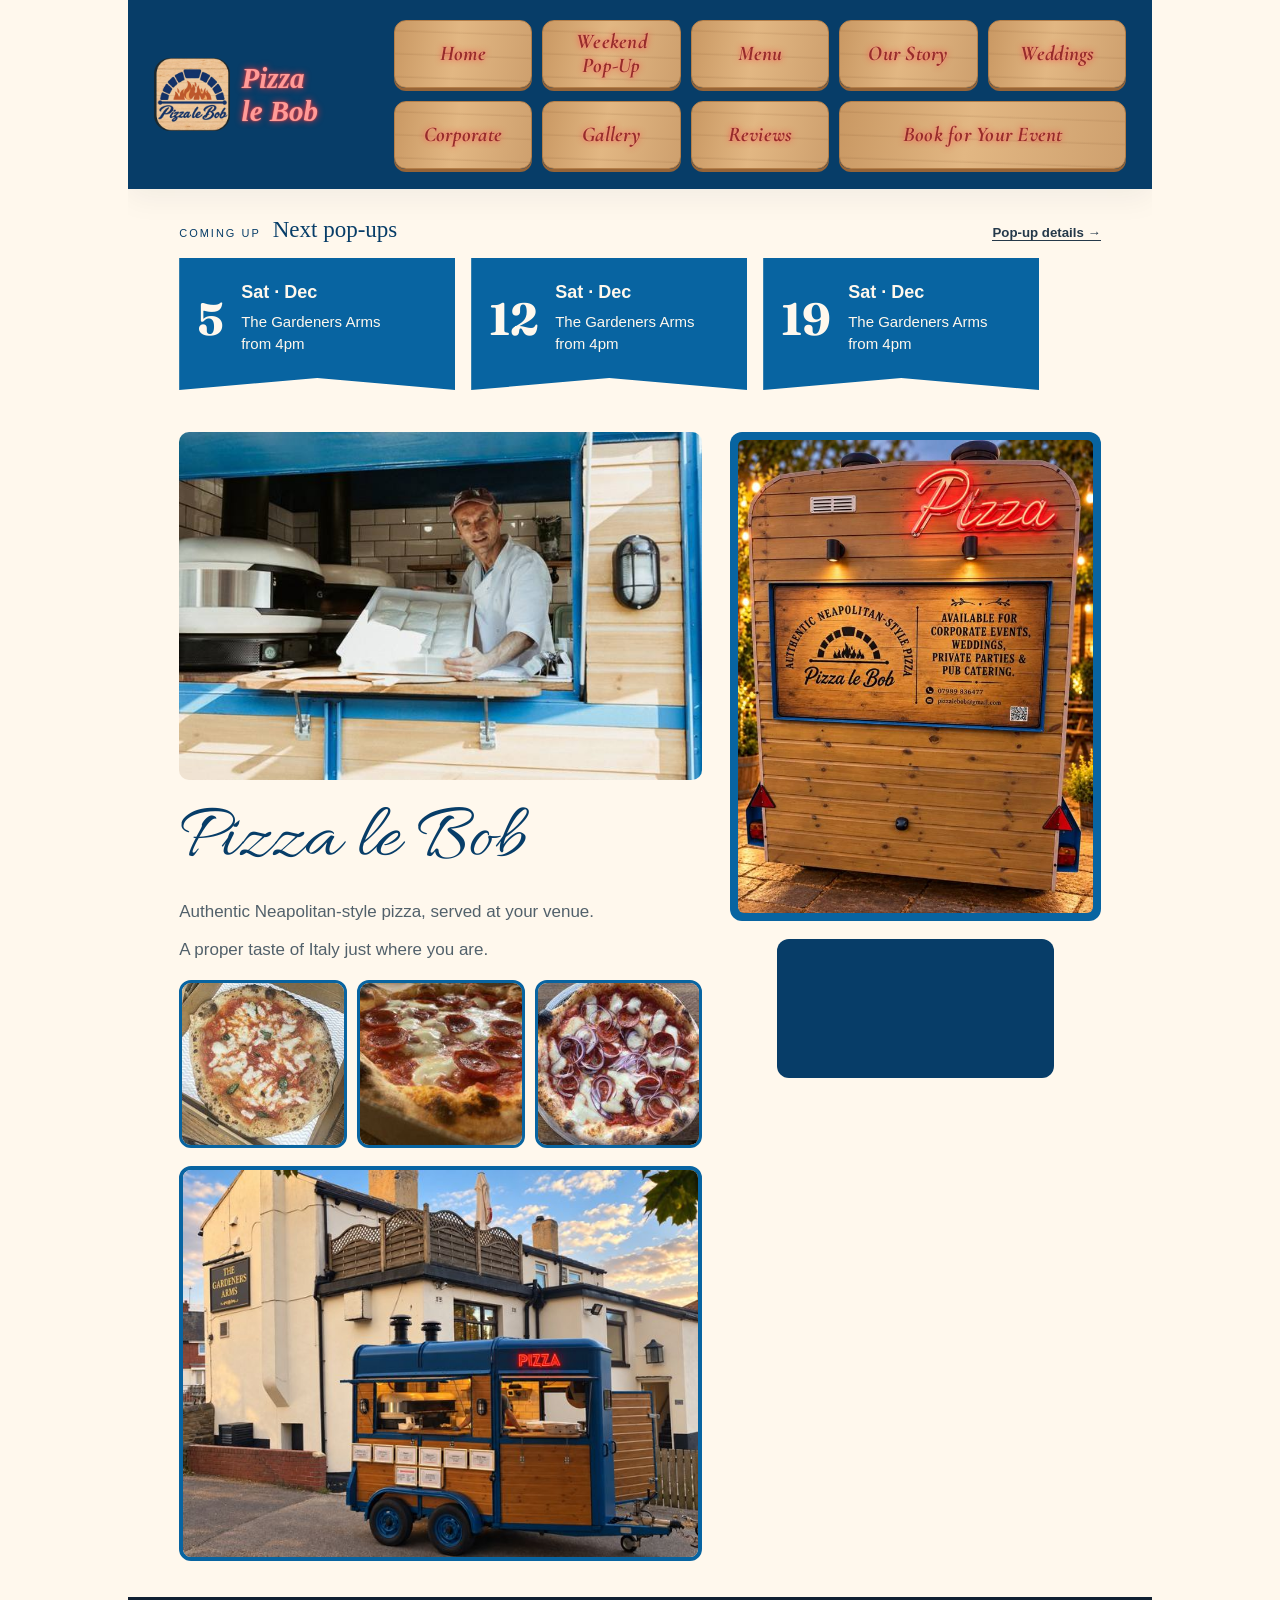
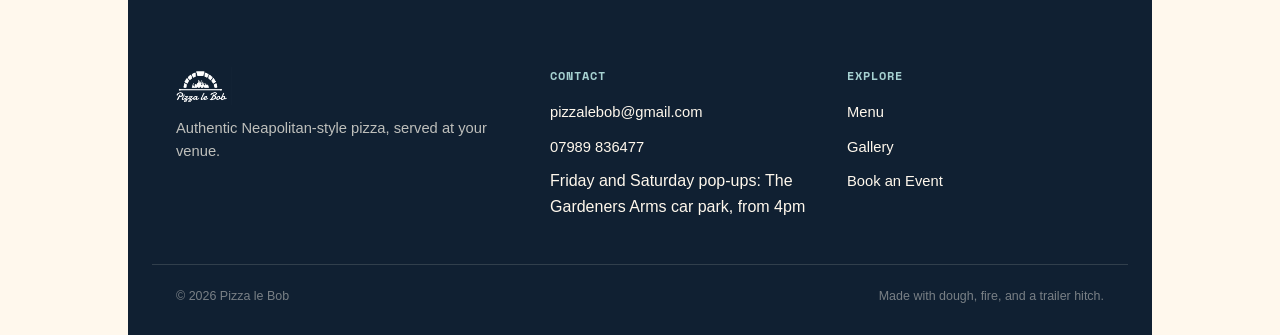
==== index.html @ b8a848cd "Add files via upload" ====
<!DOCTYPE html>
<html lang="en">
<head>
<meta charset="UTF-8">
<meta name="viewport" content="width=device-width, initial-scale=1.0">
<title>Pizza le Bob — Authentic Neapolitan-style Pizza, Served at Your Venue</title>
<link rel="preconnect" href="https://fonts.googleapis.com">
<link rel="preconnect" href="https://fonts.gstatic.com" crossorigin>
<link href="https://fonts.googleapis.com/css2?family=Fraunces:ital,opsz,wght@0,9..144,300;0,9..144,500;0,9..144,600;0,9..144,700;0,9..144,900;1,9..144,400;1,9..144,500;1,9..144,600&family=Lora:ital,wght@0,400;0,500;0,600;1,400;1,500&family=Space+Mono:wght@400;700&display=swap" rel="stylesheet">
<style>
  :root{
    --cream: #F8F4EA;
    --parchment: #EFE5CE;
    --parchment-dark: #E3D3AC;
    --navy: #17294A;
    --navy-deep: #0D1830;
    --teal: #2C6E8F;
    --teal-light: #6FA3BC;
    --wood: #B5793B;
    --wood-dark: #8C5A28;
    --ink: #22201C;
    --ink-soft: #4C463E;

    --font-display: "Fraunces", serif;
    --font-body: "Lora", serif;
    --font-mono: "Space Mono", monospace;
  }

  *{ margin:0; padding:0; box-sizing:border-box; }
  html{ scroll-behavior:smooth; }
  body{ background:var(--cream); color:var(--ink); font-family:var(--font-body); line-height:1.6; overflow-x:hidden; }

  @media (prefers-reduced-motion: reduce){
    html{ scroll-behavior:auto; }
    *{ animation-duration:0.01ms !important; animation-iteration-count:1 !important; transition-duration:0.01ms !important; }
  }

  a{ color:inherit; text-decoration:none; }
  img{ max-width:100%; display:block; }
  button{ font-family:inherit; cursor:pointer; border:none; background:none; }
  :focus-visible{ outline:3px solid var(--wood); outline-offset:3px; }

  .wrap{ max-width:1140px; margin:0 auto; padding:0 24px; }

  .eyebrow{
    font-family:var(--font-mono); font-size:0.72rem; letter-spacing:0.16em;
    text-transform:uppercase; color:var(--wood-dark); font-weight:700;
  }

  h1,h2,h3{ font-family:var(--font-display); color:var(--navy); }

  /* ---------- Arch motif (from the logo) ---------- */
  .arch-divider{ display:flex; align-items:center; justify-content:center; padding:10px 0; }
  .arch-divider svg{ width:64px; height:34px; }

  /* ---------- Header ---------- */
  header{
    position:sticky; top:0; z-index:50;
    background:rgba(248,244,234,0.94); backdrop-filter:blur(6px);
    border-bottom:1px solid rgba(23,41,74,0.12);
  }
  .nav{ display:flex; align-items:center; justify-content:space-between; padding:12px 24px; }
  .brand-logo{ display:flex; align-items:center; gap:10px; }
  .brand-logo img{ height:44px; width:auto; }
  .nav-links{ display:flex; gap:30px; align-items:center; }
  .nav-links a{ font-size:0.92rem; font-weight:700; color:var(--navy); position:relative; padding:4px 0; }
  .nav-links a::after{ content:""; position:absolute; left:0; bottom:0; height:2px; width:0; background:var(--wood); transition:width 0.25s ease; }
  .nav-links a:hover::after{ width:100%; }
  .nav-cta{ background:var(--navy); color:var(--cream) !important; padding:10px 18px; border-radius:2px; letter-spacing:0.02em; font-size:0.85rem !important; }
  .nav-cta::after{ display:none; }
  .nav-cta:hover{ background:var(--teal); }
  .menu-toggle{ display:none; font-size:1.6rem; color:var(--navy); background:none; }

  @media (max-width:820px){
    .nav-links{ display:none; position:absolute; top:100%; left:0; right:0; flex-direction:column; background:var(--cream); padding:20px 24px; border-bottom:1px solid rgba(23,41,74,0.12); gap:18px; }
    .nav-links.open{ display:flex; }
    .menu-toggle{ display:block; }
  }

  /* ---------- Hero ---------- */
  .hero{ position:relative; padding:72px 24px 100px; overflow:hidden; }
  .hero-grain{ position:absolute; inset:0; opacity:0.04; pointer-events:none; background-image:radial-gradient(circle, var(--navy) 1px, transparent 1px); background-size:3px 3px; }
  .hero-inner{ max-width:1140px; margin:0 auto; display:grid; grid-template-columns:1.05fr 0.95fr; gap:52px; align-items:center; position:relative; z-index:2; }
  .hero h1{ font-size:clamp(2.8rem,6vw,4.6rem); font-weight:700; line-height:1.02; letter-spacing:-0.01em; }
  .hero h1 span{ color:var(--teal); font-style:italic; font-weight:500; }
  .hero-tagline{ font-size:1.22rem; color:var(--ink-soft); max-width:34ch; margin:20px 0 30px; font-weight:600; }
  .hero-ctas{ display:flex; gap:14px; flex-wrap:wrap; }
  .btn{ display:inline-flex; align-items:center; gap:8px; padding:15px 26px; font-weight:700; font-size:0.92rem; border-radius:2px; letter-spacing:0.01em; transition:transform 0.18s ease, background 0.18s ease, box-shadow 0.18s ease; }
  .btn-primary{ background:var(--navy); color:var(--cream); box-shadow:4px 4px 0 var(--wood); }
  .btn-primary:hover{ transform:translate(-2px,-2px); box-shadow:6px 6px 0 var(--wood); }
  .btn-ghost{ background:transparent; color:var(--navy); border:1.5px solid var(--navy); }
  .btn-ghost:hover{ background:var(--navy); color:var(--cream); }

  .hero-visual{ position:relative; aspect-ratio:4/5; border:1px solid rgba(23,41,74,0.18); overflow:hidden; background:var(--parchment-dark); }
  .hero-visual img{ width:100%; height:100%; object-fit:cover; }
  .corner-tick{ position:absolute; width:22px; height:22px; border:2px solid var(--wood); z-index:2; }
  .corner-tick.tl{ top:-1px; left:-1px; border-right:none; border-bottom:none; }
  .corner-tick.br{ bottom:-1px; right:-1px; border-left:none; border-top:none; }

  @media (max-width:900px){
    .hero-inner{ grid-template-columns:1fr; }
    .hero-visual{ order:-1; aspect-ratio:16/11; max-height:420px; }
  }

  /* ---------- Section basics ---------- */
  section{ padding:88px 24px; position:relative; }
  .section-head{ text-align:center; max-width:640px; margin:0 auto 48px; }
  .section-head h2{ font-size:clamp(2rem,4vw,2.7rem); margin-top:12px; font-weight:600; font-style:italic; letter-spacing:-0.005em; }
  .section-head p{ color:var(--ink-soft); margin-top:12px; font-size:1.03rem; }

  /* ---------- Weekly pop-up ---------- */
  #popup{ background:var(--navy); color:var(--cream); }
  #popup .eyebrow{ color:var(--teal-light); }
  #popup h2{ color:var(--cream); }
  #popup .section-head p{ color:rgba(248,244,234,0.75); }
  .popup-grid{ display:grid; grid-template-columns:1fr 1fr; gap:20px; }
  .popup-photo{ aspect-ratio:4/5; overflow:hidden; border:1px solid rgba(248,244,234,0.15); }
  .popup-photo img{ width:100%; height:100%; object-fit:cover; }
  .popup-card{
    grid-column:1/-1; background:rgba(248,244,234,0.06); border:1px solid rgba(248,244,234,0.18);
    padding:36px; margin-top:8px; display:grid; grid-template-columns:1fr 1fr 1fr; gap:28px;
  }
  .popup-detail{ display:flex; gap:14px; }
  .popup-detail svg{ width:26px; height:26px; flex-shrink:0; color:var(--wood); margin-top:2px; }
  .popup-detail h3{ color:var(--cream); font-size:1.05rem; margin-bottom:5px; font-weight:600; }
  .popup-detail p{ color:rgba(248,244,234,0.72); font-size:0.9rem; }
  .popup-detail a{ color:var(--teal-light); font-weight:700; }
  .popup-detail a:hover{ text-decoration:underline; }
  @media (max-width:900px){
    .popup-card{ grid-template-columns:1fr; gap:24px; }
  }
  @media (max-width:600px){ .popup-grid{ grid-template-columns:1fr; } }

  /* ---------- Our Story ---------- */
  #story{ background:var(--parchment); }
  .story-article{ max-width:760px; margin:0 auto; }
  .story-copy p{ color:var(--ink-soft); margin-bottom:20px; }
  .story-photo-pair{ display:grid; grid-template-columns:1fr 1fr; gap:14px; margin:8px 0 28px; }
  .story-photo-pair figure{ margin:0; }
  .story-photo-pair img{ width:100%; aspect-ratio:4/3; object-fit:cover; border:1px solid rgba(23,41,74,0.18); display:block; }
  .story-photo-pair.portrait img{ aspect-ratio:3/4; object-fit:cover; }
  .story-photo-pair figcaption{ font-family:var(--font-mono); font-size:0.66rem; letter-spacing:0.03em; color:var(--ink-soft); margin-top:8px; text-align:center; }
  @media (max-width:600px){ .story-photo-pair{ grid-template-columns:1fr; } }

  .story-build{ margin-top:56px; max-width:760px; margin-left:auto; margin-right:auto; }
  .story-build-head{ text-align:center; margin-bottom:24px; }
  .story-build-head .eyebrow{ display:block; margin-bottom:8px; }
  .story-build-head p{ color:var(--ink-soft); font-size:0.95rem; max-width:56ch; margin:8px auto 0; }
  .story-build-strip{ display:grid; grid-template-columns:repeat(2,1fr); gap:14px; }
  .story-build-strip figure{ margin:0; }
  .story-build-strip img{ width:100%; aspect-ratio:4/3; object-fit:cover; border:1px solid rgba(23,41,74,0.18); display:block; }
  .story-build-strip figcaption{ font-family:var(--font-mono); font-size:0.66rem; letter-spacing:0.03em; color:var(--ink-soft); margin-top:8px; text-align:center; }
  @media (max-width:600px){ .story-build-strip{ grid-template-columns:1fr; } }

  /* ---------- Menu ---------- */
  #menu{ background:var(--cream); }
  .menu-layout{ display:grid; grid-template-columns:1.3fr 0.9fr; gap:40px; align-items:start; }
  .menu-card{
    background:var(--parchment); border:1px solid rgba(23,41,74,0.14); padding:12px 40px 44px;
    position:relative; overflow:hidden; margin:14px;
    box-shadow:
      0 0 0 8px var(--cream),
      0 0 0 9px rgba(23,41,74,0.2),
      0 0 0 15px var(--wood),
      0 0 0 16px rgba(23,41,74,0.3);
  }
  .menu-card::after{
    content:""; position:absolute; inset:0; pointer-events:none; opacity:0.035;
    background-image:radial-gradient(circle, var(--navy) 1px, transparent 1px); background-size:14px 14px;
  }
  .menu-ornament{ display:flex; justify-content:center; padding:22px 0 18px; position:relative; z-index:1; }
  .menu-ornament svg{ width:120px; height:22px; }
  .menu-guide{ font-style:italic; color:var(--ink-soft); font-size:0.86rem; margin-bottom:8px; text-align:center; position:relative; z-index:1; }
  .menu-list{ position:relative; z-index:1; margin-top:22px; }
  .menu-item{ display:flex; align-items:center; gap:14px; padding:16px 10px; border-bottom:1px dashed rgba(23,41,74,0.18); cursor:pointer; transition:background 0.15s ease; border-radius:2px; }
  .menu-item:hover{ background:rgba(181,121,59,0.1); }
  .menu-item:focus-visible{ outline:2px solid var(--wood); outline-offset:-2px; }
  .menu-item-name{ font-family:var(--font-display); font-style:italic; font-weight:600; font-size:1.22rem; color:var(--navy); letter-spacing:-0.01em; }
  .menu-item-name::after{ content:"📷"; font-size:0.6rem; opacity:0.45; margin-left:6px; vertical-align:middle; }
  @media (max-width:600px){ .menu-item{ flex-wrap:wrap; } .menu-item-leader{ display:none; } .menu-item-price{ margin-left:40px; } }

  /* ---------- Pizza photo modal ---------- */
  .pizza-modal-overlay{
    display:none; position:fixed; inset:0; background:rgba(13,24,48,0.82); z-index:200;
    align-items:center; justify-content:center; padding:24px;
  }
  .pizza-modal-overlay.open{ display:flex; }
  .pizza-modal{
    background:var(--cream); max-width:480px; width:100%; position:relative;
    border:1px solid rgba(248,244,234,0.2); box-shadow:0 20px 60px rgba(0,0,0,0.4);
  }
  .pizza-modal-photo{ aspect-ratio:1; background:var(--parchment-dark); overflow:hidden; }
  .pizza-modal-photo img{ width:100%; height:100%; object-fit:cover; display:none; }
  .pizza-modal-placeholder{ display:flex; flex-direction:column; align-items:center; justify-content:center; gap:10px; height:100%; color:var(--ink-soft); text-align:center; padding:24px; }
  .pizza-modal-placeholder svg{ width:38px; height:38px; opacity:0.5; }
  .pizza-modal-placeholder span{ font-family:var(--font-mono); font-size:0.72rem; letter-spacing:0.05em; text-transform:uppercase; opacity:0.7; }
  .pizza-modal-caption{ padding:20px 24px; text-align:center; }
  .pizza-modal-caption h3{ font-family:var(--font-display); font-style:italic; font-weight:600; font-size:1.4rem; color:var(--navy); }
  .pizza-modal-close{
    position:absolute; top:-14px; right:-14px; width:34px; height:34px; border-radius:50%;
    background:var(--navy); color:var(--cream); display:flex; align-items:center; justify-content:center;
    font-size:1.1rem; box-shadow:0 2px 8px rgba(0,0,0,0.3);
  }
  .pizza-modal-close:hover{ background:var(--wood); }

  .menu-item:last-child{ border-bottom:none; }
  .menu-item:nth-child(even){ background:rgba(23,41,74,0.03); }
  .menu-item-icon{ width:26px; height:26px; flex-shrink:0; color:var(--wood-dark); }
  .menu-item-icon svg{ width:100%; height:100%; }
  .menu-item-body{ flex:1; min-width:0; }
  .menu-item-leader{ flex:0 1 40px; border-bottom:1.5px dotted rgba(181,121,59,0.55); transform:translateY(-6px); min-width:16px; }
  .menu-item-desc{ display:block; font-size:0.87rem; font-style:italic; color:var(--ink-soft); margin-top:2px; font-weight:400; }
  .menu-item-price{ font-family:var(--font-mono); font-weight:700; font-size:0.95rem; color:var(--wood-dark); white-space:nowrap; }
  .menu-footnote{ margin-top:28px; padding-top:20px; border-top:1px solid rgba(23,41,74,0.14); font-size:0.82rem; color:var(--ink-soft); font-style:italic; position:relative; z-index:1; }
  .menu-footnote strong{ color:var(--navy); font-style:normal; }
  .menu-side{ display:flex; flex-direction:column; gap:18px; }
  .menu-photo{ aspect-ratio:1; overflow:hidden; border:1px solid rgba(23,41,74,0.14); }
  .menu-photo img{ width:100%; height:100%; object-fit:cover; }
  .allergy-note{ background:rgba(23,41,74,0.06); border-left:3px solid var(--wood); padding:16px 18px; font-size:0.85rem; color:var(--ink-soft); }
  .allergy-note strong{ color:var(--navy); }
  @media (max-width:900px){ .menu-layout{ grid-template-columns:1fr; } .menu-card{ padding:8px 24px 36px; } }

  /* ---------- Events / Booking ---------- */
  /* ---------- Weddings ---------- */
  #weddings{ background:var(--cream); }
  .wedding-layout{ display:grid; grid-template-columns:1fr 1fr; gap:56px; align-items:center; }
  .wedding-photo{ position:relative; aspect-ratio:4/5; overflow:hidden; border:1px solid rgba(23,41,74,0.16); align-self:start; }
  .wedding-photo img{ width:100%; height:100%; object-fit:cover; object-position:center 30%; }
  .wedding-copy .eyebrow{ display:block; margin-bottom:12px; }
  .wedding-copy h2{ font-size:clamp(1.9rem,4vw,2.6rem); margin-bottom:18px; }
  .wedding-copy p{ color:var(--ink-soft); margin-bottom:20px; max-width:52ch; }
  .wedding-inline-photo{ margin:0 0 24px; border:1px solid rgba(23,41,74,0.16); overflow:hidden; max-width:52ch; }
  .wedding-inline-photo img{ width:100%; display:block; aspect-ratio:16/10; object-fit:cover; }
  .wedding-inline-photo figcaption{ font-family:var(--font-mono); font-size:0.7rem; letter-spacing:0.03em; color:var(--ink-soft); padding:8px 4px 0; }
  .wedding-features{ display:grid; gap:18px; margin:28px 0 32px; }
  .wedding-feature{ display:flex; gap:14px; }
  .wedding-feature svg{ width:24px; height:24px; flex-shrink:0; color:var(--wood-dark); margin-top:2px; }
  .wedding-feature h3{ font-size:1rem; margin-bottom:3px; font-weight:600; color:var(--navy); }
  .wedding-feature p{ font-size:0.88rem; color:var(--ink-soft); margin-bottom:0; }
  .wedding-quote{
    border-left:3px solid var(--wood); padding:14px 20px; margin:24px 0 28px;
    font-style:italic; color:var(--ink-soft); background:var(--parchment);
  }
  .wedding-quote span{ display:block; margin-top:8px; font-family:var(--font-mono); font-size:0.7rem; font-style:normal; letter-spacing:0.04em; color:var(--wood-dark); text-transform:uppercase; }
  @media (max-width:900px){ .wedding-layout{ grid-template-columns:1fr; gap:32px; } .wedding-photo{ order:-1; aspect-ratio:16/10; max-height:380px; } }

  /* ---------- Corporate ---------- */
  #corporate{ background:var(--navy); color:var(--cream); }
  #corporate .eyebrow{ color:var(--teal-light); }
  #corporate .section-head h2{ color:var(--cream); }
  #corporate .section-head p{ color:rgba(248,244,234,0.75); }
  .corporate-layout{ display:grid; grid-template-columns:1fr 1fr; gap:56px; align-items:center; }
  .corporate-photos{ display:grid; grid-template-columns:1fr; gap:14px; }
  .corporate-photos img{ width:100%; aspect-ratio:16/10; object-fit:cover; border:1px solid rgba(248,244,234,0.18); display:block; }
  .corporate-copy p{ color:rgba(248,244,234,0.78); margin-bottom:20px; max-width:52ch; }
  .corporate-features{ display:grid; gap:18px; margin:28px 0 32px; }
  .corporate-feature{ display:flex; gap:14px; }
  .corporate-feature svg{ width:24px; height:24px; flex-shrink:0; color:var(--wood); margin-top:2px; }
  .corporate-feature h3{ font-size:1rem; margin-bottom:3px; font-weight:600; color:var(--cream); }
  .corporate-feature p{ font-size:0.88rem; color:rgba(248,244,234,0.72); margin-bottom:0; }
  .corporate-copy .btn-primary{ box-shadow:4px 4px 0 var(--teal); }
  .corporate-copy .btn-primary:hover{ box-shadow:6px 6px 0 var(--teal); }
  .corporate-form-wrap{ max-width:760px; margin:72px auto 0; }
  @media (max-width:900px){ .corporate-layout{ grid-template-columns:1fr; gap:32px; } }

  #book{ background:var(--parchment); }
  .book-visual{ margin-bottom:52px; border:1px solid rgba(23,41,74,0.16); overflow:hidden; position:relative; }
  .book-visual img{ width:100%; display:block; max-height:520px; object-fit:cover; }
  .book-visual-caption{
    position:absolute; bottom:0; left:0; right:0; padding:14px 20px;
    background:linear-gradient(to top, rgba(13,24,48,0.75), transparent);
    color:var(--cream); font-family:var(--font-mono); font-size:0.78rem; letter-spacing:0.04em;
  }
  .book-grid{ display:grid; grid-template-columns:0.9fr 1.1fr; gap:52px; }
  .book-info-item{ display:flex; gap:16px; margin-bottom:26px; }
  .book-info-item svg{ width:26px; height:26px; flex-shrink:0; margin-top:2px; color:var(--wood-dark); }
  .book-info-item h3{ font-size:1.08rem; margin-bottom:6px; font-weight:600; }
  .book-info-item p{ color:var(--ink-soft); font-size:0.92rem; }

  form{ background:var(--cream); padding:38px; border:1px solid rgba(23,41,74,0.12); }
  .form-row{ display:grid; grid-template-columns:1fr 1fr; gap:16px; }
  .field{ margin-bottom:18px; }
  .field.full{ grid-column:1/-1; }
  label{ display:block; font-family:var(--font-mono); font-size:0.7rem; letter-spacing:0.05em; text-transform:uppercase; color:var(--ink-soft); margin-bottom:7px; }
  input, textarea, select{ width:100%; padding:12px 14px; font-family:var(--font-body); font-size:0.95rem; border:1px solid rgba(23,41,74,0.22); background:#fff; color:var(--ink); border-radius:1px; }
  input:focus, textarea:focus{ border-color:var(--teal); }
  textarea{ resize:vertical; min-height:90px; }
  .btn-submit{ width:100%; background:var(--navy); color:var(--cream); padding:16px; font-weight:700; font-size:0.94rem; letter-spacing:0.02em; margin-top:4px; }
  .btn-submit:hover{ background:var(--teal); }
  .form-success{ display:none; background:var(--teal); color:var(--cream); padding:15px; margin-top:16px; font-size:0.9rem; text-align:center; }
  .form-success.show{ display:block; }
  .form-note{ font-size:0.78rem; color:var(--ink-soft); margin-top:12px; text-align:center; }

  @media (max-width:860px){ .book-grid{ grid-template-columns:1fr; } .form-row{ grid-template-columns:1fr; } form{ padding:26px 20px; } }

  /* ---------- Gallery ---------- */
  #gallery{ background:var(--cream); }
  .gallery-grid{ display:grid; grid-template-columns:repeat(4,1fr); gap:16px; }
  .gallery-item{ aspect-ratio:1; overflow:hidden; border:1px solid rgba(23,41,74,0.12); }
  .gallery-item img{ width:100%; height:100%; object-fit:cover; transition:transform 0.3s ease; }
  .gallery-item:hover img{ transform:scale(1.05); }
  @media (max-width:820px){ .gallery-grid{ grid-template-columns:repeat(3,1fr); } }
  @media (max-width:560px){ .gallery-grid{ grid-template-columns:repeat(2,1fr); } }

  /* ---------- Ingredients strip ---------- */
  #provenance{ background:var(--parchment); padding:56px 24px; }
  .provenance-inner{ max-width:900px; margin:0 auto; text-align:center; }
  .provenance-inner p{ color:var(--ink-soft); font-size:1.02rem; max-width:56ch; margin:14px auto 0; }
  .provenance-tags{ display:flex; justify-content:center; gap:12px; flex-wrap:wrap; margin-top:24px; }
  .provenance-tags span{ font-family:var(--font-mono); font-size:0.72rem; letter-spacing:0.05em; text-transform:uppercase; background:var(--navy); color:var(--cream); padding:8px 14px; }

  /* ---------- Reviews ---------- */
  #reviews{ background:var(--cream); }
  .reviews-intro{ text-align:center; max-width:520px; margin:-24px auto 40px; }
  .reviews-intro p{ color:var(--ink-soft); font-size:0.95rem; }
  .reviews-intro a{ color:var(--wood-dark); font-weight:700; text-decoration:underline; }
  .reviews-masonry{ column-count:3; column-gap:24px; }
  .review-card{
    background:var(--parchment); padding:26px 24px; border-top:3px solid var(--wood);
    break-inside:avoid; margin-bottom:24px; display:inline-block; width:100%;
  }
  .review-stars{ display:flex; gap:3px; margin-bottom:14px; color:var(--wood-dark); }
  .review-stars svg{ width:14px; height:14px; }
  .review-card p{ font-style:italic; color:var(--ink-soft); margin-bottom:14px; font-size:0.92rem; line-height:1.55; }
  .review-meta{ display:flex; justify-content:space-between; align-items:baseline; gap:10px; flex-wrap:wrap; }
  .review-name{ font-family:var(--font-mono); font-size:0.7rem; letter-spacing:0.03em; color:var(--wood-dark); text-transform:uppercase; }
  .review-date{ font-family:var(--font-mono); font-size:0.65rem; color:var(--ink-soft); opacity:0.7; }
  .review-tags{ margin-top:10px; font-size:0.72rem; color:var(--ink-soft); opacity:0.75; font-style:italic; }
  @media (max-width:900px){ .reviews-masonry{ column-count:2; } }
  @media (max-width:600px){ .reviews-masonry{ column-count:1; } }

  /* ---------- Footer ---------- */
  footer{ background:var(--navy-deep); color:var(--cream); padding:56px 24px 28px; }
  .footer-grid{ display:grid; grid-template-columns:1.3fr 1fr 1fr; gap:40px; padding-bottom:36px; border-bottom:1px solid rgba(248,244,234,0.14); }
  .footer-brand{ display:flex; align-items:center; gap:10px; margin-bottom:12px; }
  .footer-brand img{ height:38px; filter:brightness(0) invert(1); }
  footer h4{ font-family:var(--font-mono); font-size:0.72rem; letter-spacing:0.08em; text-transform:uppercase; color:var(--teal-light); margin-bottom:14px; }
  footer p, footer a{ color:rgba(248,244,234,0.75); font-size:0.92rem; }
  footer li{ list-style:none; margin-bottom:9px; }
  footer a:hover{ color:var(--wood); }
  .footer-bottom{ display:flex; justify-content:space-between; align-items:center; padding-top:22px; font-size:0.78rem; color:rgba(248,244,234,0.45); flex-wrap:wrap; gap:10px; }
  @media (max-width:700px){ .footer-grid{ grid-template-columns:1fr; gap:30px; } }

  /* Refined editorial layout */
  :root{ --cream:#FAF7F0; --parchment:#F0E7D7; --parchment-dark:#E5D5B8; --navy:#172A3F; --navy-deep:#102032; --teal:#315D68; --teal-light:#A6D1D1; --wood:#BD8251; --wood-dark:#80512D; --ink:#232722; --ink-soft:#4F574F; }
  html{ scroll-padding-top:85px; }
  body{ font-size:16px; }
  .wrap{ max-width:1200px; }
  header{ box-shadow:0 8px 30px rgba(16,32,50,.06); }
  .nav{ min-height:82px; }
  .brand-logo img{ height:54px; }
  .nav-links{ gap:clamp(12px,1.5vw,24px); }
  .nav-links a{ font-size:.78rem; }
  .nav-cta,.btn,.btn-submit{ border-radius:4px; }
  .nav-cta{ white-space:nowrap; }
  .hero{ padding:clamp(48px,7vw,100px) 24px clamp(72px,9vw,126px); background:radial-gradient(circle at 88% 12%,#E8D8BD 0,transparent 33%),var(--cream); }
  .hero-inner{ grid-template-columns:minmax(0,1fr) minmax(0,.95fr); gap:clamp(30px,6vw,90px); }
  .hero h1{ font-size:clamp(3.8rem,7vw,6.8rem); line-height:.93; letter-spacing:-.055em; max-width:9ch; }
  .hero-tagline{ font-size:clamp(1.18rem,2vw,1.48rem); line-height:1.45; max-width:31ch; margin:30px 0 36px; }
  .hero-visual{ aspect-ratio:4/4.4; border:8px solid var(--cream); box-shadow:24px 24px 0 var(--parchment-dark),0 28px 70px rgba(16,32,50,.18); }
  .hero-visual img{ object-position:center; }
  .eyebrow{ letter-spacing:.13em; }
  section{ padding:clamp(68px,8vw,112px) 24px; }
  .section-head{ max-width:700px; margin-bottom:52px; }
  .section-head h2{ font-size:clamp(2.4rem,4.5vw,3.5rem); line-height:1.1; letter-spacing:-.035em; font-style:normal; }
  .section-head p{ line-height:1.75; }
  .arch-divider{ padding:2px 0; }
  .arch-divider svg{ width:43px; height:24px; opacity:.65; }
  .popup-grid{ gap:16px; }
  .popup-photo{ aspect-ratio:5/4; }
  .popup-card{ margin-top:2px; background:rgba(255,255,255,.075); }
  .story-article{ max-width:810px; }
  .story-copy p{ font-size:1.06rem; line-height:1.85; }
  .menu-layout{ grid-template-columns:minmax(0,1.25fr) minmax(0,.75fr); gap:52px; }
  .menu-card{ margin:12px; padding:10px clamp(22px,4vw,44px) 40px; box-shadow:0 0 0 8px var(--cream),0 0 0 9px rgba(23,41,74,.12),0 0 0 13px var(--wood); }
  .menu-item{ min-height:78px; }
  .menu-item-name::after{ content:" ↗"; font-family:var(--font-mono); font-style:normal; font-size:.7rem; opacity:.55; }
  .menu-item-price{ color:#744521; }
  .menu-photo img,.gallery-item img,.popup-photo img,.wedding-photo img{ transition:transform .45s ease; }
  .menu-photo:hover img,.gallery-item:hover img,.popup-photo:hover img,.wedding-photo:hover img{ transform:scale(1.035); }
  .allergy-note{ line-height:1.65; }
  .review-card{ border-top:0; border-left:3px solid var(--wood); border-radius:2px; box-shadow:0 10px 30px rgba(16,32,50,.06); }
  form{ border-radius:4px; box-shadow:0 18px 48px rgba(16,32,50,.08); }
  input,textarea,select{ border-radius:3px; min-height:48px; }
  .btn-submit{ min-height:52px; }
  .gallery-grid{ gap:12px; }
  footer{ padding-top:70px; }
  @media(max-width:1100px){ .nav-links{ gap:12px; }.nav-links a{ font-size:.7rem; } }
  @media(max-width:900px){ .hero-inner{ grid-template-columns:1fr; }.hero-visual{ order:0; aspect-ratio:16/10; max-height:510px; }.hero h1{ max-width:none; }.menu-layout{ grid-template-columns:1fr; }.menu-side{ display:grid; grid-template-columns:1fr 1fr; align-items:start; }.menu-side .allergy-note{ grid-column:1/-1; } }
  @media(max-width:820px){ .nav-links a{ font-size:1rem; }.nav-links{ align-items:stretch; box-shadow:0 20px 30px rgba(16,32,50,.13); }.nav-links a{ padding:9px 12px; }.nav-cta{ text-align:center; }.menu-toggle{ min-width:44px; min-height:44px; } }
  @media(max-width:600px){ .nav{ min-height:68px; }.brand-logo img{ height:44px; }.hero{ padding:46px 20px 80px; }.hero h1{ font-size:clamp(3.5rem,18vw,5rem); }.hero-visual{ aspect-ratio:4/3; box-shadow:10px 10px 0 var(--parchment-dark); border-width:5px; }.hero-ctas{ flex-direction:column; }.hero-ctas .btn{ justify-content:center; text-align:center; }.popup-photo{ aspect-ratio:4/3; }.popup-card{ padding:25px; }.menu-card{ margin:7px; padding:8px 18px 30px; }.menu-side{ display:flex; }.menu-item{ gap:10px; }.menu-item-price{ margin-left:auto; }.review-card{ padding:23px; }form{ padding:24px 18px; }.section-head{ margin-bottom:36px; } }

  /* One navigable view at a time. The page remains readable without JavaScript. */
  body.section-mode > section,
  body.section-mode > .arch-divider{ display:none; }
  body.section-mode > section.active-section{ display:block; min-height:calc(100vh - 360px); }
  body.section-mode #provenance.active-section{ display:block; min-height:0; }
  body.section-mode .nav-links a[aria-current="page"]{ color:var(--wood-dark); }
  body.section-mode .nav-links .nav-cta[aria-current="page"]{ color:var(--cream); box-shadow:0 0 0 2px var(--wood); }
  @media(max-width:1100px){ .nav-links{ display:none; position:absolute; top:100%; left:0; right:0; flex-direction:column; align-items:stretch; background:var(--cream); padding:20px 24px; border-bottom:1px solid rgba(23,41,74,.12); gap:8px; box-shadow:0 20px 30px rgba(16,32,50,.13); }.nav-links.open{ display:flex; }.nav-links a{ font-size:1rem; padding:9px 12px; }.menu-toggle{ display:block; min-width:44px; min-height:44px; } }

  .menu-side{ position:sticky; top:104px; align-self:start; }
  .pizza-preview{ background:var(--navy); padding:12px; color:var(--cream); box-shadow:14px 14px 0 var(--parchment-dark); }
  .pizza-preview-frame{ position:relative; aspect-ratio:1/1; overflow:hidden; background:var(--parchment-dark); }
  .pizza-preview-frame img{ width:100%; height:100%; object-fit:cover; }
  .pizza-preview-frame img[hidden],.pizza-preview-empty[hidden]{ display:none; }
  .pizza-preview-empty{ height:100%; display:grid; place-items:center; color:var(--navy); font-family:var(--font-display); font-style:italic; font-size:1.4rem; }
  .pizza-preview-caption{ padding:23px 15px 20px; }
  .pizza-preview-caption .eyebrow{ color:var(--teal-light); }
  .pizza-preview-caption h3{ color:var(--cream); font-size:clamp(1.6rem,2.5vw,2.3rem); margin:5px 0; }
  .pizza-preview-caption p{ color:rgba(248,244,234,.76); font-size:.85rem; }
  .menu-item.selected{ background:rgba(181,121,59,.16); box-shadow:inset 3px 0 var(--wood); }
  .pizza-preview.revealing .pizza-preview-frame{ animation:pizzaReveal .5s cubic-bezier(.2,.8,.2,1) both; }
  .pizza-preview.revealing .pizza-preview-caption{ animation:captionReveal .45s ease .1s both; }
  @keyframes pizzaReveal{ from{ opacity:.3; transform:scale(.96) rotate(-1deg); } to{ opacity:1; transform:scale(1) rotate(0); } }
  @keyframes captionReveal{ from{opacity:0;transform:translateY(9px)} to{opacity:1;transform:translateY(0)} }
  @media(max-width:900px){ .menu-side{ position:static; display:flex; flex-direction:column; }.pizza-preview{ max-width:540px; width:100%; margin:0 auto 20px; } }
  @media(prefers-reduced-motion:reduce){ .pizza-preview.revealing .pizza-preview-frame,.pizza-preview.revealing .pizza-preview-caption{ animation:none; } }

  .home-dates{ padding-top:24px; padding-bottom:24px; position:relative; z-index:2; }
  .home-dates[hidden]{ display:none; }
  .home-dates-heading{ display:flex; align-items:baseline; flex-wrap:wrap; gap:12px 24px; margin-bottom:18px; }
  .home-dates-heading h2{ font-size:clamp(1.6rem,3vw,2.4rem); line-height:1.1; }
  .home-dates-heading a{ margin-left:auto; font-size:.83rem; font-weight:700; color:var(--wood-dark); border-bottom:1px solid currentColor; }
  .dates-window{ overflow:hidden; position:relative; mask-image:linear-gradient(to right,transparent,#000 3%,#000 97%,transparent); }
  .dates-track.dates-manual{ animation:none; width:100%; overflow-x:auto; }
  .dates-track{ display:flex; width:max-content; gap:14px; animation:datesRoll 28s linear infinite; }
  .dates-window:hover .dates-track,.dates-window:focus-within .dates-track{ animation-play-state:paused; }
  .date-card{ display:flex; align-items:center; gap:17px; width:270px; min-height:100px; padding:16px 20px; background:var(--navy); color:var(--cream); border-bottom:4px solid var(--wood); border-radius:4px; }
  .date-card strong{ font-family:var(--font-display); font-size:2.6rem; line-height:1; color:var(--cream); }
  .date-card small{ display:block; font-family:var(--font-mono); font-size:.7rem; text-transform:uppercase; letter-spacing:.07em; color:var(--teal-light); }
  .date-card span{ display:block; font-size:.88rem; line-height:1.4; }
  .date-card:hover{ background:var(--teal); }
  @keyframes datesRoll{ to{ transform:translateX(calc(-50% - 7px)); } }
  @media(max-width:600px){ .home-dates-heading a{ margin-left:0; }.dates-window{ mask-image:none; overflow-x:auto; scroll-snap-type:x mandatory; }.dates-track{ animation:none; padding-bottom:8px; }.date-card{ width:245px; scroll-snap-align:start; } }
  @media(prefers-reduced-motion:reduce){ .dates-track{ animation:none; }.dates-window{ overflow-x:auto; mask-image:none; } }
</style>
<style>
@import url('https://fonts.googleapis.com/css2?family=Righteous&family=Cormorant+Garamond:ital,wght@0,600;0,700;1,700&family=Allura&display=swap');
.bob-theme{--blue:#0864a1;--deep:#073d68;--cream:#fff8ed;--wood:#d6a16a;background:var(--cream);color:#25394a;font-family:Arial,sans-serif;overflow:hidden}.bob-theme *{box-sizing:border-box}.bob-theme a{text-decoration:none;color:inherit}header.top.bob-theme{background:var(--deep);color:var(--cream);padding:15px 5%;display:flex;align-items:center;gap:25px;justify-content:space-between}.bob-theme .brand{display:flex;align-items:center;gap:12px;font-family:Georgia,serif;font-size:23px}.bob-theme .brand img{width:62px;border-radius:14px}.bob-theme nav{display:flex;gap:20px;align-items:center;font-size:13px;flex-wrap:wrap}.bob-theme .booking{padding:12px 16px;border:1px solid #e2bc8e;border-radius:4px}.bob-theme .calendar{padding:19px 5%;border-bottom:1px solid #dfcdb7;display:flex;gap:28px;align-items:center;flex-wrap:wrap;background:#f1e2ce}.bob-theme .calendar-label{text-transform:uppercase;letter-spacing:2px;font-size:11px;color:var(--deep)}.bob-theme .date{display:flex;gap:13px;align-items:center}.bob-theme .day{font-family:Georgia,serif;font-size:33px;color:var(--blue)}.bob-theme .date p{margin:0;font-size:14px}.bob-theme .date small{display:block;margin-top:5px;color:#53616b}.bob-theme .calendar a{margin-left:auto;font-size:13px;color:var(--deep)}.bob-theme .bob-hero{display:grid;grid-template-columns:1fr 1fr;gap:42px;padding:58px 5% 54px;align-items:center}.bob-theme .intro{max-width:440px}.bob-theme .kicker{text-transform:uppercase;font-size:11px;letter-spacing:2px;color:var(--blue)}.bob-theme h1{font:500 clamp(38px,5vw,62px)/1.05 Georgia,serif;color:var(--deep);margin:18px 0}.bob-theme .intro>p{font-size:17px;line-height:1.65;color:#52616b;margin:0 0 26px}.bob-theme .actions{display:flex;gap:12px;flex-wrap:wrap}.bob-theme .action{background:var(--blue);color:var(--cream);padding:15px 19px;border-radius:4px;font-size:14px;display:inline-block}.bob-theme .action.secondary{background:transparent;color:var(--deep);border:1px solid #9fb0b8}.bob-theme .photo{position:relative;background:var(--blue);padding:9px;border-radius:100px 100px 6px 6px}.bob-theme .photo img{width:100%;height:390px;object-fit:cover;border-radius:92px 92px 2px 2px}.bob-theme .sign{position:absolute;bottom:24px;left:24px;background:#103746;padding:14px 22px;border-radius:5px;transform:rotate(-4deg);color:#ff9390;font:italic 500 32px Georgia,serif;text-shadow:0 0 3px #ff3c38,0 0 12px #f52b32,0 0 25px #ff3236}.bob-theme .wood{height:12px;background:repeating-linear-gradient(0deg,#c28b54 0 2px,#dbaa76 2px 5px,#e0b987 5px 8px)}.bob-theme .bottom{background:var(--deep);color:var(--cream);padding:29px 5%;display:flex;gap:32px;justify-content:space-between;align-items:center}.bob-theme .bottom p{margin:0;font:500 22px Georgia,serif}.bob-theme .bottom small{display:block;margin-top:8px;font:400 14px Arial,sans-serif;color:#d8e6ee}.bob-theme .bottom a{white-space:nowrap;border-bottom:1px solid var(--wood);padding-bottom:5px;font-size:14px}.bob-theme a:hover{filter:brightness(1.12)}@media(max-width:650px){header.top.bob-theme{align-items:flex-start;flex-direction:column;gap:14px}.bob-theme nav{gap:15px}.bob-theme .bob-hero{grid-template-columns:1fr;padding-top:35px;gap:30px}.bob-theme .photo img{height:300px}.bob-theme .calendar{gap:16px}.bob-theme .calendar a{margin-left:0}.bob-theme .bottom{flex-wrap:wrap}.bob-theme .intro{max-width:none}}
header.top.bob-theme{flex-wrap:wrap;gap:18px}.bob-theme nav{gap:12px 19px}.bob-theme .brand span,.bob-theme nav a{color:#ff9b98;text-shadow:0 0 2px #ff514c,0 0 7px #ee3039;transition:text-shadow .25s ease,color .25s ease}.bob-theme .brand:hover span,.bob-theme nav a:hover,.bob-theme nav a:focus-visible{color:#ffe2dd;text-shadow:0 0 3px #ff746b,0 0 10px #ff343b,0 0 22px #f82432}.bob-theme a:hover{filter:none}.bob-theme .brand{font-style:italic}.bob-theme h1 em{font-weight:500;color:var(--blue)}@media(prefers-reduced-motion:reduce){.bob-theme .brand span,.bob-theme nav a{transition:none}}header.top.bob-theme{display:grid;grid-template-columns:220px minmax(0,1fr);gap:24px;align-items:center;padding:19px 4%}.bob-theme .brand{font-size:22px;white-space:nowrap;gap:10px}.bob-theme .brand img{width:58px}.bob-theme .brand span{font-weight:600}.bob-theme nav{display:grid;grid-template-columns:repeat(5,max-content);justify-content:space-between;gap:17px 13px;font-family:Arial,sans-serif;font-size:13px;font-weight:600;letter-spacing:.2px}.bob-theme nav a{padding:5px 0;text-shadow:0 0 2px #ff746b,0 0 8px #ee3039}.bob-theme nav a:last-child{grid-column:4 / 6;justify-self:end}@media(max-width:850px){header.top.bob-theme{grid-template-columns:185px minmax(0,1fr);gap:18px}.bob-theme .brand{font-size:19px}.bob-theme .brand img{width:48px}.bob-theme nav{grid-template-columns:repeat(3,max-content);font-size:12px;gap:11px}.bob-theme nav a:last-child{grid-column:auto;justify-self:start}}@media(max-width:560px){header.top.bob-theme{grid-template-columns:1fr;gap:19px}.bob-theme nav{grid-template-columns:repeat(3,minmax(0,1fr));gap:12px;font-size:12px}.bob-theme nav a{min-height:36px;display:flex;align-items:center}}
@media(min-width:561px){header.top.bob-theme{grid-template-columns:190px minmax(0,1fr);gap:16px;padding:18px 3%}.bob-theme .brand{font-size:19px;gap:8px}.bob-theme .brand img{width:48px}.bob-theme nav{grid-template-columns:repeat(5,minmax(0,1fr));gap:12px 8px;font-size:12px;justify-content:stretch}.bob-theme nav a{white-space:nowrap;justify-self:center}.bob-theme nav a:last-child{grid-column:4 / 6;justify-self:center}}
.bob-theme nav a{background:repeating-linear-gradient(2deg,transparent 0 9px,rgba(108,63,26,.10) 10px,transparent 12px 23px),linear-gradient(100deg,#c99863,#e2b783 45%,#cea06e);color:#962c2a;border:1px solid #b47e48;border-radius:3px;box-shadow:0 3px 0 #966437;padding:11px 8px;text-align:center;font-weight:700;font-size:15px;letter-spacing:.3px;text-shadow:0 0 1px #ffada0,0 0 5px #f64c44;min-height:43px;display:flex;align-items:center;justify-content:center;width:100%;transition:color .2s,text-shadow .2s}.bob-theme nav a:hover,.bob-theme nav a:focus-visible{color:#fff0dc;text-shadow:0 0 2px #ff352f,0 0 6px #e81928,0 0 12px #e81928}.bob-theme nav{gap:13px 10px}.bob-theme nav a:last-child{width:100%}@media(min-width:561px){header.top.bob-theme{grid-template-columns:165px minmax(0,1fr);gap:18px;padding:20px 2.5%}.bob-theme .brand{white-space:normal;font-size:21px}.bob-theme .brand span{max-width:85px}.bob-theme nav{grid-template-columns:repeat(10,minmax(0,1fr))}.bob-theme nav a{grid-column:span 2;white-space:normal}.bob-theme nav a:nth-child(6){grid-column:1 / 3}.bob-theme nav a:nth-child(7){grid-column:3 / 5}.bob-theme nav a:nth-child(8){grid-column:5 / 7}.bob-theme nav a:last-child{grid-column:7 / 11}}@media(max-width:560px){.bob-theme nav a{font-size:14px;padding:10px 6px}}@media(prefers-reduced-motion:reduce){.bob-theme nav a{transition:none}}
.bob-theme nav a{font-family:'Righteous','Arial Rounded MT Bold',sans-serif;font-size:17px;font-weight:700;letter-spacing:.4px;-webkit-text-stroke:.25px currentColor} @media(max-width:560px){.bob-theme nav a{font-size:15px}}
.bob-theme .brand img{width:76px;border-radius:16px}.bob-theme .brand{font-size:29px;gap:12px}.bob-theme .brand span{max-width:none;line-height:1.12} @media(min-width:561px){header.top.bob-theme{grid-template-columns:220px minmax(0,1fr);gap:20px}.bob-theme .brand span{max-width:130px}}@media(max-width:560px){.bob-theme .brand img{width:70px}.bob-theme .brand{font-size:29px}}
.bob-theme nav{align-items:stretch;grid-auto-rows:68px}.bob-theme nav a{border-radius:12px;height:68px;min-height:68px;padding:8px 10px;line-height:1.15} @media(max-width:560px){.bob-theme nav{grid-auto-rows:68px}.bob-theme nav a{height:68px;min-height:68px}}
.bob-theme .calendar{display:block;background:transparent;border:0;padding:28px 5% 0}.bob-theme .calendar h2{display:inline-block;font:500 23px Georgia,serif;margin:0 0 15px 12px;color:var(--deep)}.bob-theme .pop-flags{display:grid;grid-template-columns:repeat(3,minmax(0,1fr));gap:16px;max-width:860px}.bob-theme .date{background:var(--blue);color:var(--cream);padding:17px 17px 26px;min-height:108px;clip-path:polygon(0 0,100% 0,100% 100%,50% calc(100% - 12px),0 100%);gap:12px}.bob-theme .day{color:var(--cream);font-size:36px}.bob-theme .date small{color:#e0edf5;font-size:12px;line-height:1.5}.bob-theme .date p{font-size:13px}.bob-theme .placeholder{background:#3d7597}.bob-theme .calendar .details{display:inline-block;margin-top:12px;font-size:13px}.bob-theme .bob-hero{padding-top:38px}@media(max-width:650px){.bob-theme .pop-flags{grid-template-columns:1fr}.bob-theme .date{min-height:94px}.bob-theme .calendar h2{font-size:22px}}
.bob-theme .photo{border-radius:12px;padding:8px}.bob-theme .photo img{height:auto;max-height:570px;object-fit:contain;border-radius:6px;width:100%}@media(max-width:650px){.bob-theme .photo img{height:auto;max-height:none}}
.bob-theme .bob-photo{margin:0 5% 38px}.bob-theme .bob-photo img{display:block;width:100%;height:auto;border-radius:12px}
.bob-theme .intro .bob-photo{margin:0 0 24px;max-width:350px}.bob-theme .intro .bob-photo img{width:100%;height:auto;border-radius:10px}
.bob-theme h1{font-family:"Allura",cursive;font-size:clamp(52px,7vw,78px);font-weight:500;line-height:1.15;margin:12px 0 18px;white-space:nowrap}.bob-theme .intro>p{margin-bottom:14px}.bob-theme .intro .italy-line{margin-bottom:25px}
.bob-theme .home-pizzas{display:grid;grid-template-columns:repeat(3,minmax(0,1fr));gap:12px;margin-top:24px}.bob-theme .home-pizzas img{display:block;width:100%;aspect-ratio:1;object-fit:cover;border-radius:12px;border:3px solid var(--blue)}
.bob-theme nav a{font-family:"Cormorant Garamond",Georgia,serif;font-size:21px;font-weight:700;letter-spacing:.25px;-webkit-text-stroke:0;text-shadow:0 0 2px #ff9b88,0 0 6px #ef493f} @media(max-width:560px){.bob-theme nav a{font-size:18px}}
.bob-theme nav a{font-style:italic}
.bob-theme .date p{color:#fff8ed;font-size:18px;font-weight:700;line-height:1.3}.bob-theme .date small{color:#fff8ed;font-size:15px;line-height:1.45;margin-top:7px}.bob-theme .day{font-size:45px;font-weight:700}.bob-theme .date{min-height:132px;padding:18px 16px 30px;gap:14px}.bob-theme .placeholder{background:var(--blue)}
.bob-theme .bob-hero{align-items:start}.bob-theme .right-media{display:flex;flex-direction:column;align-items:center;gap:20px}.bob-theme .right-media .photo{width:100%;max-width:330px}.bob-theme .right-media .photo img{max-height:440px}.bob-theme .pizza-video{display:block;width:210px;max-width:100%;border-radius:12px;background:var(--deep)}
.bob-theme .pub-photo{margin:26px 0 0}.bob-theme .pub-photo img{width:100%;height:auto;display:block;border-radius:12px;border:4px solid var(--blue)}

header.top.bob-theme{position:sticky;top:0;background:#073d68;color:#fff8ed;z-index:50}
header.bob-theme .menu-toggle{display:none}
header.bob-theme nav a[aria-current="page"]{box-shadow:0 3px 0 #966437,0 0 0 2px #f6d7ab}
.home-dates{max-width:1140px;padding-top:28px;padding-bottom:12px}
.dates-window{overflow:visible;mask-image:none}
#upcomingDates{display:grid;grid-template-columns:repeat(3,minmax(0,1fr));gap:16px;animation:none;width:100%;overflow:visible}
#upcomingDates .date-card{width:auto;min-width:0;min-height:132px;background:#0864a1;color:#fff8ed;padding:18px 18px 30px;border:0;border-radius:0;clip-path:polygon(0 0,100% 0,100% 100%,50% calc(100% - 12px),0 100%)}
#upcomingDates .date-card strong{font-size:45px;color:#fff8ed}
#upcomingDates .date-card small{font:700 18px/1.3 Arial,sans-serif;color:#fff8ed;letter-spacing:0;text-transform:none;margin-bottom:7px}
#upcomingDates .date-card span{font:400 15px/1.45 Arial,sans-serif;color:#fff8ed}
#home{padding:0 24px;background:#fff8ed}#home .bob-hero{max-width:1140px;margin:auto;padding-left:0;padding-right:0}
@media(max-width:800px){header.bob-theme nav{position:static;background:transparent;box-shadow:none;border:0;padding:0;display:grid}header.top.bob-theme{position:relative}}
@media(max-width:560px){#upcomingDates{grid-template-columns:1fr}header.top.bob-theme{display:block}header.bob-theme nav{display:none;margin-top:16px}header.bob-theme nav.open{display:grid}header.bob-theme .menu-toggle{display:block;position:absolute;right:18px;top:35px;color:#fff8ed}}
</style><style>
/* Match the approved preview width and isolate the redesigned home view. */
header.top.bob-theme{max-width:1024px;margin:0 auto;line-height:normal;backdrop-filter:none;border-bottom:0}
body{background:#fff8ed}
#home{max-width:1024px;margin:0 auto;padding:0;line-height:normal}
#home .bob-hero{padding:38px 5% 54px;max-width:none;overflow:visible;background:none;position:static}
#home h1{max-width:none;letter-spacing:normal}
.home-dates{max-width:1024px;padding-left:5%;padding-right:5%;font-family:Arial,sans-serif;line-height:normal}
.home-dates-heading{gap:12px;margin-bottom:15px}
.home-dates-heading h2{font:500 23px Georgia,serif;color:#073d68}
.home-dates-heading .eyebrow{font:400 11px Arial,sans-serif;letter-spacing:2px;color:#073d68}
.dates-track{max-width:860px}
header.bob-theme .brand img{height:auto}
@media(max-width:650px){#home .bob-hero{padding-top:35px;gap:30px}}
</style><style>
#home .bob-hero{grid-template-columns:minmax(0,1.2fr) minmax(0,.85fr);gap:28px;padding:30px 5% 36px;align-items:start}
#home .intro{max-width:none;width:100%}
#home .intro .bob-photo{max-width:none;width:100%;margin-bottom:16px}
#home h1{margin:8px 0 12px}
#home .intro>p{margin-bottom:10px}
#home .intro .italy-line{margin-bottom:16px}
#home .home-pizzas{margin-top:16px;gap:10px}
#home .pub-photo{margin-top:18px}
#home .right-media{gap:18px;align-items:stretch}
#home .right-media .photo{max-width:none;width:100%}
#home .right-media .photo img{max-height:none}
#home .pizza-video{width:75%;align-self:center}
@media(max-width:650px){#home .bob-hero{grid-template-columns:1fr;gap:24px}#home .pizza-video{width:65%}}
</style><style>
@import url('https://fonts.googleapis.com/css2?family=Righteous&family=Cormorant+Garamond:ital,wght@0,600;0,700;1,700&family=Allura&display=swap');
#bob-home{--blue:#0864a1;--deep:#073d68;--cream:#fff8ed;--wood:#d6a16a;background:var(--cream);color:#25394a;font-family:Arial,sans-serif;overflow:hidden}#bob-home *{box-sizing:border-box !important}#bob-home a{text-decoration:none !important;color:inherit !important}#bob-home .top{background:var(--deep) !important;color:var(--cream) !important;padding:15px 5% !important;display:flex !important;align-items:center !important;gap:25px !important;justify-content:space-between !important}#bob-home .brand{display:flex !important;align-items:center !important;gap:12px !important;font-family:Georgia,serif !important;font-size:23px !important}#bob-home .brand img{width:62px !important;border-radius:14px !important}#bob-home nav{display:flex !important;gap:20px !important;align-items:center !important;font-size:13px !important;flex-wrap:wrap !important}#bob-home .booking{padding:12px 16px !important;border:1px solid #e2bc8e !important;border-radius:4px !important}#bob-home .calendar{padding:19px 5% !important;border-bottom:1px solid #dfcdb7 !important;display:flex !important;gap:28px !important;align-items:center !important;flex-wrap:wrap !important;background:#f1e2ce !important}#bob-home .calendar-label{text-transform:uppercase !important;letter-spacing:2px !important;font-size:11px !important;color:var(--deep) !important}#bob-home .date{display:flex !important;gap:13px !important;align-items:center !important}#bob-home .day{font-family:Georgia,serif !important;font-size:33px !important;color:var(--blue) !important}#bob-home .date p{margin:0 !important;font-size:14px !important}#bob-home .date small{display:block !important;margin-top:5px !important;color:#53616b !important}#bob-home .calendar a{margin-left:auto !important;font-size:13px !important;color:var(--deep) !important}#bob-home .bob-hero{display:grid !important;grid-template-columns:1fr 1fr !important;gap:42px !important;padding:58px 5% 54px !important;align-items:center !important}#bob-home .intro{max-width:440px !important}#bob-home .kicker{text-transform:uppercase !important;font-size:11px !important;letter-spacing:2px !important;color:var(--blue) !important}#bob-home h1{font:500 clamp(38px,5vw,62px)/1.05 Georgia,serif !important;color:var(--deep) !important;margin:18px 0 !important}#bob-home .intro>p{font-size:17px !important;line-height:1.65 !important;color:#52616b !important;margin:0 0 26px !important}#bob-home .actions{display:flex !important;gap:12px !important;flex-wrap:wrap !important}#bob-home .action{background:var(--blue) !important;color:var(--cream) !important;padding:15px 19px !important;border-radius:4px !important;font-size:14px !important;display:inline-block !important}#bob-home .action.secondary{background:transparent !important;color:var(--deep) !important;border:1px solid #9fb0b8 !important}#bob-home .photo{position:relative !important;background:var(--blue) !important;padding:9px !important;border-radius:100px 100px 6px 6px !important}#bob-home .photo img{width:100% !important;height:390px !important;object-fit:cover !important;border-radius:92px 92px 2px 2px !important}#bob-home .sign{position:absolute !important;bottom:24px !important;left:24px !important;background:#103746 !important;padding:14px 22px !important;border-radius:5px !important;transform:rotate(-4deg) !important;color:#ff9390 !important;font:italic 500 32px Georgia,serif !important;text-shadow:0 0 3px #ff3c38,0 0 12px #f52b32,0 0 25px #ff3236 !important}#bob-home .wood{height:12px !important;background:repeating-linear-gradient(0deg,#c28b54 0 2px,#dbaa76 2px 5px,#e0b987 5px 8px) !important}#bob-home .bottom{background:var(--deep) !important;color:var(--cream) !important;padding:29px 5% !important;display:flex !important;gap:32px !important;justify-content:space-between !important;align-items:center !important}#bob-home .bottom p{margin:0 !important;font:500 22px Georgia,serif !important}#bob-home .bottom small{display:block !important;margin-top:8px !important;font:400 14px Arial,sans-serif !important;color:#d8e6ee !important}#bob-home .bottom a{white-space:nowrap !important;border-bottom:1px solid var(--wood) !important;padding-bottom:5px !important;font-size:14px !important}#bob-home a:hover{filter:brightness(1.12) !important}@media(max-width:650px){#bob-home .top{align-items:flex-start !important;flex-direction:column !important;gap:14px !important}#bob-home nav{gap:15px !important}#bob-home .bob-hero{grid-template-columns:1fr !important;padding-top:35px !important;gap:30px !important}#bob-home .photo img{height:300px !important}#bob-home .calendar{gap:16px !important}#bob-home .calendar a{margin-left:0 !important}#bob-home .bottom{flex-wrap:wrap !important}#bob-home .intro{max-width:none !important}}
#bob-home .top{flex-wrap:wrap !important;gap:18px !important}#bob-home nav{gap:12px 19px !important}#bob-home .brand span,#bob-home nav a{color:#ff9b98 !important;text-shadow:0 0 2px #ff514c,0 0 7px #ee3039 !important;transition:text-shadow .25s ease,color .25s ease !important}#bob-home .brand:hover span,#bob-home nav a:hover,#bob-home nav a:focus-visible{color:#ffe2dd !important;text-shadow:0 0 3px #ff746b,0 0 10px #ff343b,0 0 22px #f82432 !important}#bob-home a:hover{filter:none !important}#bob-home .brand{font-style:italic !important}#bob-home h1 em{font-weight:500 !important;color:var(--blue) !important}@media(prefers-reduced-motion:reduce){#bob-home .brand span,#bob-home nav a{transition:none !important}}#bob-home .top{display:grid !important;grid-template-columns:220px minmax(0,1fr) !important;gap:24px !important;align-items:center !important;padding:19px 4% !important}#bob-home .brand{font-size:22px !important;white-space:nowrap !important;gap:10px !important}#bob-home .brand img{width:58px !important}#bob-home .brand span{font-weight:600 !important}#bob-home nav{display:grid !important;grid-template-columns:repeat(5,max-content) !important;justify-content:space-between !important;gap:17px 13px !important;font-family:Arial,sans-serif !important;font-size:13px !important;font-weight:600 !important;letter-spacing:.2px !important}#bob-home nav a{padding:5px 0 !important;text-shadow:0 0 2px #ff746b,0 0 8px #ee3039 !important}#bob-home nav a:last-child{grid-column:4 / 6 !important;justify-self:end !important}@media(max-width:850px){#bob-home .top{grid-template-columns:185px minmax(0,1fr) !important;gap:18px !important}#bob-home .brand{font-size:19px !important}#bob-home .brand img{width:48px !important}#bob-home nav{grid-template-columns:repeat(3,max-content) !important;font-size:12px !important;gap:11px !important}#bob-home nav a:last-child{grid-column:auto !important;justify-self:start !important}}@media(max-width:560px){#bob-home .top{grid-template-columns:1fr !important;gap:19px !important}#bob-home nav{grid-template-columns:repeat(3,minmax(0,1fr)) !important;gap:12px !important;font-size:12px !important}#bob-home nav a{min-height:36px !important;display:flex !important;align-items:center !important}}
@media(min-width:561px){#bob-home .top{grid-template-columns:190px minmax(0,1fr) !important;gap:16px !important;padding:18px 3% !important}#bob-home .brand{font-size:19px !important;gap:8px !important}#bob-home .brand img{width:48px !important}#bob-home nav{grid-template-columns:repeat(5,minmax(0,1fr)) !important;gap:12px 8px !important;font-size:12px !important;justify-content:stretch !important}#bob-home nav a{white-space:nowrap !important;justify-self:center !important}#bob-home nav a:last-child{grid-column:4 / 6 !important;justify-self:center !important}}
#bob-home nav a{background:repeating-linear-gradient(2deg,transparent 0 9px,rgba(108,63,26,.10) 10px,transparent 12px 23px),linear-gradient(100deg,#c99863,#e2b783 45%,#cea06e) !important;color:#962c2a !important;border:1px solid #b47e48 !important;border-radius:3px !important;box-shadow:0 3px 0 #966437 !important;padding:11px 8px !important;text-align:center !important;font-weight:700 !important;font-size:15px !important;letter-spacing:.3px !important;text-shadow:0 0 1px #ffada0,0 0 5px #f64c44 !important;min-height:43px !important;display:flex !important;align-items:center !important;justify-content:center !important;width:100% !important;transition:color .2s,text-shadow .2s !important}#bob-home nav a:hover,#bob-home nav a:focus-visible{color:#fff0dc !important;text-shadow:0 0 2px #ff352f,0 0 6px #e81928,0 0 12px #e81928 !important}#bob-home nav{gap:13px 10px !important}#bob-home nav a:last-child{width:100% !important}@media(min-width:561px){#bob-home .top{grid-template-columns:165px minmax(0,1fr) !important;gap:18px !important;padding:20px 2.5% !important}#bob-home .brand{white-space:normal !important;font-size:21px !important}#bob-home .brand span{max-width:85px !important}#bob-home nav{grid-template-columns:repeat(10,minmax(0,1fr)) !important}#bob-home nav a{grid-column:span 2 !important;white-space:normal !important}#bob-home nav a:nth-child(6){grid-column:1 / 3 !important}#bob-home nav a:nth-child(7){grid-column:3 / 5 !important}#bob-home nav a:nth-child(8){grid-column:5 / 7 !important}#bob-home nav a:last-child{grid-column:7 / 11 !important}}@media(max-width:560px){#bob-home nav a{font-size:14px !important;padding:10px 6px !important}}@media(prefers-reduced-motion:reduce){#bob-home nav a{transition:none !important}}
#bob-home nav a{font-family:'Righteous','Arial Rounded MT Bold',sans-serif !important;font-size:17px !important;font-weight:700 !important;letter-spacing:.4px !important;-webkit-text-stroke:.25px currentColor !important} @media(max-width:560px){#bob-home nav a{font-size:15px !important}}
#bob-home .brand img{width:76px !important;border-radius:16px !important}#bob-home .brand{font-size:29px !important;gap:12px !important}#bob-home .brand span{max-width:none !important;line-height:1.12 !important} @media(min-width:561px){#bob-home .top{grid-template-columns:220px minmax(0,1fr) !important;gap:20px !important}#bob-home .brand span{max-width:130px !important}}@media(max-width:560px){#bob-home .brand img{width:70px !important}#bob-home .brand{font-size:29px !important}}
#bob-home nav{align-items:stretch !important;grid-auto-rows:68px !important}#bob-home nav a{border-radius:12px !important;height:68px !important;min-height:68px !important;padding:8px 10px !important;line-height:1.15 !important} @media(max-width:560px){#bob-home nav{grid-auto-rows:68px !important}#bob-home nav a{height:68px !important;min-height:68px !important}}
#bob-home .calendar{display:block !important;background:transparent !important;border:0 !important;padding:28px 5% 0 !important}#bob-home .calendar h2{display:inline-block !important;font:500 23px Georgia,serif !important;margin:0 0 15px 12px !important;color:var(--deep) !important}#bob-home .pop-flags{display:grid !important;grid-template-columns:repeat(3,minmax(0,1fr)) !important;gap:16px !important;max-width:860px !important}#bob-home .date{background:var(--blue) !important;color:var(--cream) !important;padding:17px 17px 26px !important;min-height:108px !important;clip-path:polygon(0 0,100% 0,100% 100%,50% calc(100% - 12px),0 100%) !important;gap:12px !important}#bob-home .day{color:var(--cream) !important;font-size:36px !important}#bob-home .date small{color:#e0edf5 !important;font-size:12px !important;line-height:1.5 !important}#bob-home .date p{font-size:13px !important}#bob-home .placeholder{background:#3d7597 !important}#bob-home .calendar .details{display:inline-block !important;margin-top:12px !important;font-size:13px !important}#bob-home .bob-hero{padding-top:38px !important}@media(max-width:650px){#bob-home .pop-flags{grid-template-columns:1fr !important}#bob-home .date{min-height:94px !important}#bob-home .calendar h2{font-size:22px !important}}
#bob-home .photo{border-radius:12px !important;padding:8px !important}#bob-home .photo img{height:auto !important;max-height:570px !important;object-fit:contain !important;border-radius:6px !important;width:100% !important}@media(max-width:650px){#bob-home .photo img{height:auto !important;max-height:none !important}}
#bob-home .bob-photo{margin:0 5% 38px !important}#bob-home .bob-photo img{display:block !important;width:100% !important;height:auto !important;border-radius:12px !important}
#bob-home .intro .bob-photo{margin:0 0 24px !important;max-width:350px !important}#bob-home .intro .bob-photo img{width:100% !important;height:auto !important;border-radius:10px !important}
#bob-home h1{font-family:"Allura",cursive !important;font-size:clamp(52px,7vw,78px) !important;font-weight:500 !important;line-height:1.15 !important;margin:12px 0 18px !important;white-space:nowrap !important}#bob-home .intro>p{margin-bottom:14px !important}#bob-home .intro .italy-line{margin-bottom:25px !important}
#bob-home .home-pizzas{display:grid !important;grid-template-columns:repeat(3,minmax(0,1fr)) !important;gap:12px !important;margin-top:24px !important}#bob-home .home-pizzas img{display:block !important;width:100% !important;aspect-ratio:1 !important;object-fit:cover !important;border-radius:12px !important;border:3px solid var(--blue) !important}
#bob-home nav a{font-family:"Cormorant Garamond",Georgia,serif !important;font-size:21px !important;font-weight:700 !important;letter-spacing:.25px !important;-webkit-text-stroke:0 !important;text-shadow:0 0 2px #ff9b88,0 0 6px #ef493f !important} @media(max-width:560px){#bob-home nav a{font-size:18px !important}}
#bob-home nav a{font-style:italic !important}
#bob-home .date p{color:#fff8ed !important;font-size:18px !important;font-weight:700 !important;line-height:1.3 !important}#bob-home .date small{color:#fff8ed !important;font-size:15px !important;line-height:1.45 !important;margin-top:7px !important}#bob-home .day{font-size:45px !important;font-weight:700 !important}#bob-home .date{min-height:132px !important;padding:18px 16px 30px !important;gap:14px !important}#bob-home .placeholder{background:var(--blue) !important}
#bob-home .bob-hero{align-items:start !important}#bob-home .right-media{display:flex !important;flex-direction:column !important;align-items:center !important;gap:20px !important}#bob-home .right-media .photo{width:100% !important;max-width:330px !important}#bob-home .right-media .photo img{max-height:440px !important}#bob-home .pizza-video{display:block !important;width:210px !important;max-width:100% !important;border-radius:12px !important;background:var(--deep) !important}
#bob-home .pub-photo{margin:26px 0 0 !important}#bob-home .pub-photo img{width:100% !important;height:auto !important;display:block !important;border-radius:12px !important;border:4px solid var(--blue) !important}

#bob-home .bob-hero{grid-template-columns:minmax(0,1.2fr) minmax(0,.85fr) !important;gap:28px !important;padding:30px 5% 36px !important;align-items:start !important}
#bob-home .intro{max-width:none !important;width:100% !important}
#bob-home .intro .bob-photo{max-width:none !important;width:100% !important;margin-bottom:16px !important}
#bob-home h1{margin:8px 0 12px !important}
#bob-home .intro>p{margin-bottom:10px !important}
#bob-home .intro .italy-line{margin-bottom:16px !important}
#bob-home .home-pizzas{margin-top:16px !important;gap:10px !important}
#bob-home .pub-photo{margin-top:18px !important}
#bob-home .right-media{gap:18px !important;align-items:stretch !important}
#bob-home .right-media .photo{max-width:none !important;width:100% !important}
#bob-home .right-media .photo img{max-height:none !important}
#bob-home .pizza-video{width:75% !important;align-self:center !important}
@media(max-width:650px){#bob-home .bob-hero{grid-template-columns:1fr !important;gap:24px !important}#bob-home .pizza-video{width:65% !important}}

body#bob-home{max-width:1024px;margin:0 auto!important;background:#fff8ed!important}
body#bob-home>header.top{position:relative!important;width:100%!important;max-width:none!important}
body#bob-home #home{padding:0!important;max-width:none!important;margin:0!important;min-height:0!important}
body#bob-home #home .bob-hero{background:none!important;letter-spacing:normal!important;max-width:none!important;margin:0!important}
body#bob-home .home-dates{padding-left:5%!important;padding-right:5%!important;max-width:none!important}
body#bob-home .home-dates[hidden]{display:none!important}
body#bob-home>header.top .brand img{height:auto!important}
body#bob-home #home h1{max-width:none!important;letter-spacing:normal!important}
@media(max-width:560px){body#bob-home>header.top nav{display:none!important}body#bob-home>header.top nav.open{display:grid!important}}
</style><style>
html{height:auto!important;min-height:100%;overflow-y:auto!important}
body#bob-home{height:auto!important;max-height:none!important;overflow-x:hidden!important;overflow-y:auto!important}
</style><style>body#bob-home nav a[href="#popup"]{display:block!important;align-content:center!important}</style><style>
/* Keep the brand on two deliberate lines and display the full replacement photo. */
body#bob-home>header.top .brand-title{display:block!important;max-width:none!important;white-space:normal!important}
body#bob-home>header.top .brand-title>.brand-line{display:block!important;white-space:nowrap!important;max-width:none!important}
#popup .popup-photo:first-child{aspect-ratio:auto!important;align-self:start}
#popup .popup-photo:first-child img{display:block;width:100%!important;height:auto!important;object-fit:contain!important}
</style>
<style>
#bob-home #weddings .btn-primary{color:#fff8ed!important}
#weddings .wedding-photo-stack{display:flex;flex-direction:column;gap:24px;min-width:0}
#weddings .wedding-photo-stack .wedding-photo{height:auto;align-self:stretch}
#weddings .wedding-added-photo img{width:100%;height:auto;display:block;border-radius:12px}
#popup .popup-video-panel{aspect-ratio:16/9!important;align-self:start;overflow:hidden}
#popup .popup-video-panel video,#popup .popup-video-panel img{width:100%;height:auto;display:block;object-fit:contain}
#popup .popup-video-panel [hidden]{display:none!important}
</style><style>
#bob-home #upcomingDates{flex-wrap:wrap!important}
#bob-home .home-dates .date-card.date-cancelled{background:#a62d36!important;color:#fff8ed!important;border-color:#d57575!important}
#bob-home .home-dates .date-card.date-cancelled strong,#bob-home .home-dates .date-card.date-cancelled small{color:#fff8ed!important}
</style></head>
<body id="bob-home">

<header class="top bob-theme"><a class="brand" href="#bob-home"><img src="[data-uri]" alt="Pizza le Bob logo"><span class="brand-title"><span class="brand-line">Pizza</span><span class="brand-line">le&nbsp;Bob</span></span></a><nav id="navLinks" aria-label="Main navigation"><a href="#home">Home</a><a href="#popup">Weekend<br><span style="white-space:nowrap">Pop-Up</span></a><a href="#menu">Menu</a><a href="#story">Our Story</a><a href="#weddings">Weddings</a><a href="#corporate">Corporate</a><a href="#gallery">Gallery</a><a href="#reviews">Reviews</a><a href="#book">Book for Your Event</a></nav><button class="menu-toggle" id="menuToggle" aria-label="Toggle navigation" aria-expanded="false">☰</button></header>

  <div class="home-dates wrap" aria-label="Upcoming Pizza le Bob pop-ups">
    <div class="home-dates-heading"><span class="eyebrow">Coming up</span><h2>Next pop-ups</h2><a href="#popup">Pop-up details →</a></div>
    <div class="dates-window"><div class="dates-track" id="upcomingDates"></div></div>
  </div>

<section class="bob-theme" id="home"><div class="bob-hero"><div class="intro"><figure class="bob-photo"><img src="[data-uri]" alt="Bob holding a tray of dough in the Pizza le Bob trailer"></figure><h1>Pizza le Bob</h1><p>Authentic Neapolitan-style pizza, served at your venue.</p><p class="italy-line">A proper taste of Italy just where you are.</p><div class="home-pizzas"><a href="#menu" aria-label="View Margarita on the menu"><img src="[data-uri]" alt="Margarita pizza"></a><a href="#menu" aria-label="View Pepperoni on the menu"><img src="[data-uri]" alt="Pepperoni pizza"></a><a href="#menu" aria-label="View Spicy Nduja on the menu"><img src="[data-uri]" alt="Spicy Nduja pizza"></a></div><figure class="pub-photo"><img src="[data-uri]" alt="Pizza le Bob trailer outside The Gardeners Arms"></figure></div><div class="right-media"><div class="photo"><img src="[data-uri]" alt="The back of the Pizza le Bob trailer, with timber cladding, blue trim and red Pizza sign"></div><video class="pizza-video" loop muted playsinline preload="metadata" aria-label="Opening a pizza box to reveal the pizza"><source src="[data-uri]" type="video/mp4"></video></div></div></section>

<div class="arch-divider" style="background:var(--cream)">
  <svg viewBox="0 0 120 64" fill="none" xmlns="http://www.w3.org/2000/svg">
    <path d="M10 60 A50 50 0 0 1 110 60" stroke="#17294A" stroke-width="6" stroke-linecap="round" stroke-dasharray="10 6"/>
    <path d="M50 34c-6 6-9 10-9 15a9 9 0 0018 0c0-5-3-9-9-15z" fill="#2C6E8F"/>
  </svg>
</div>

<section id="popup">
  <div class="section-head wrap">
    <span class="eyebrow">Fridays and Saturdays from 4pm</span>
    <h2>The Weekly Pop-Up</h2>
    <p>Find the trailer parked up and firing Fridays and Saturdays from 4pm — no booking required, though pre-ordering means you won't miss out.</p>
  </div>
  <div class="popup-grid wrap">
    <div class="popup-photo"><img src="[data-uri]" alt="Pizza le Bob trailer outside The Gardeners Arms"></div>
    <div class="popup-photo popup-video-panel"><video id="popupReveal" muted playsinline preload="metadata" poster="[data-uri]" aria-label="Pizza box opening to reveal a pizza"><source src="[data-uri]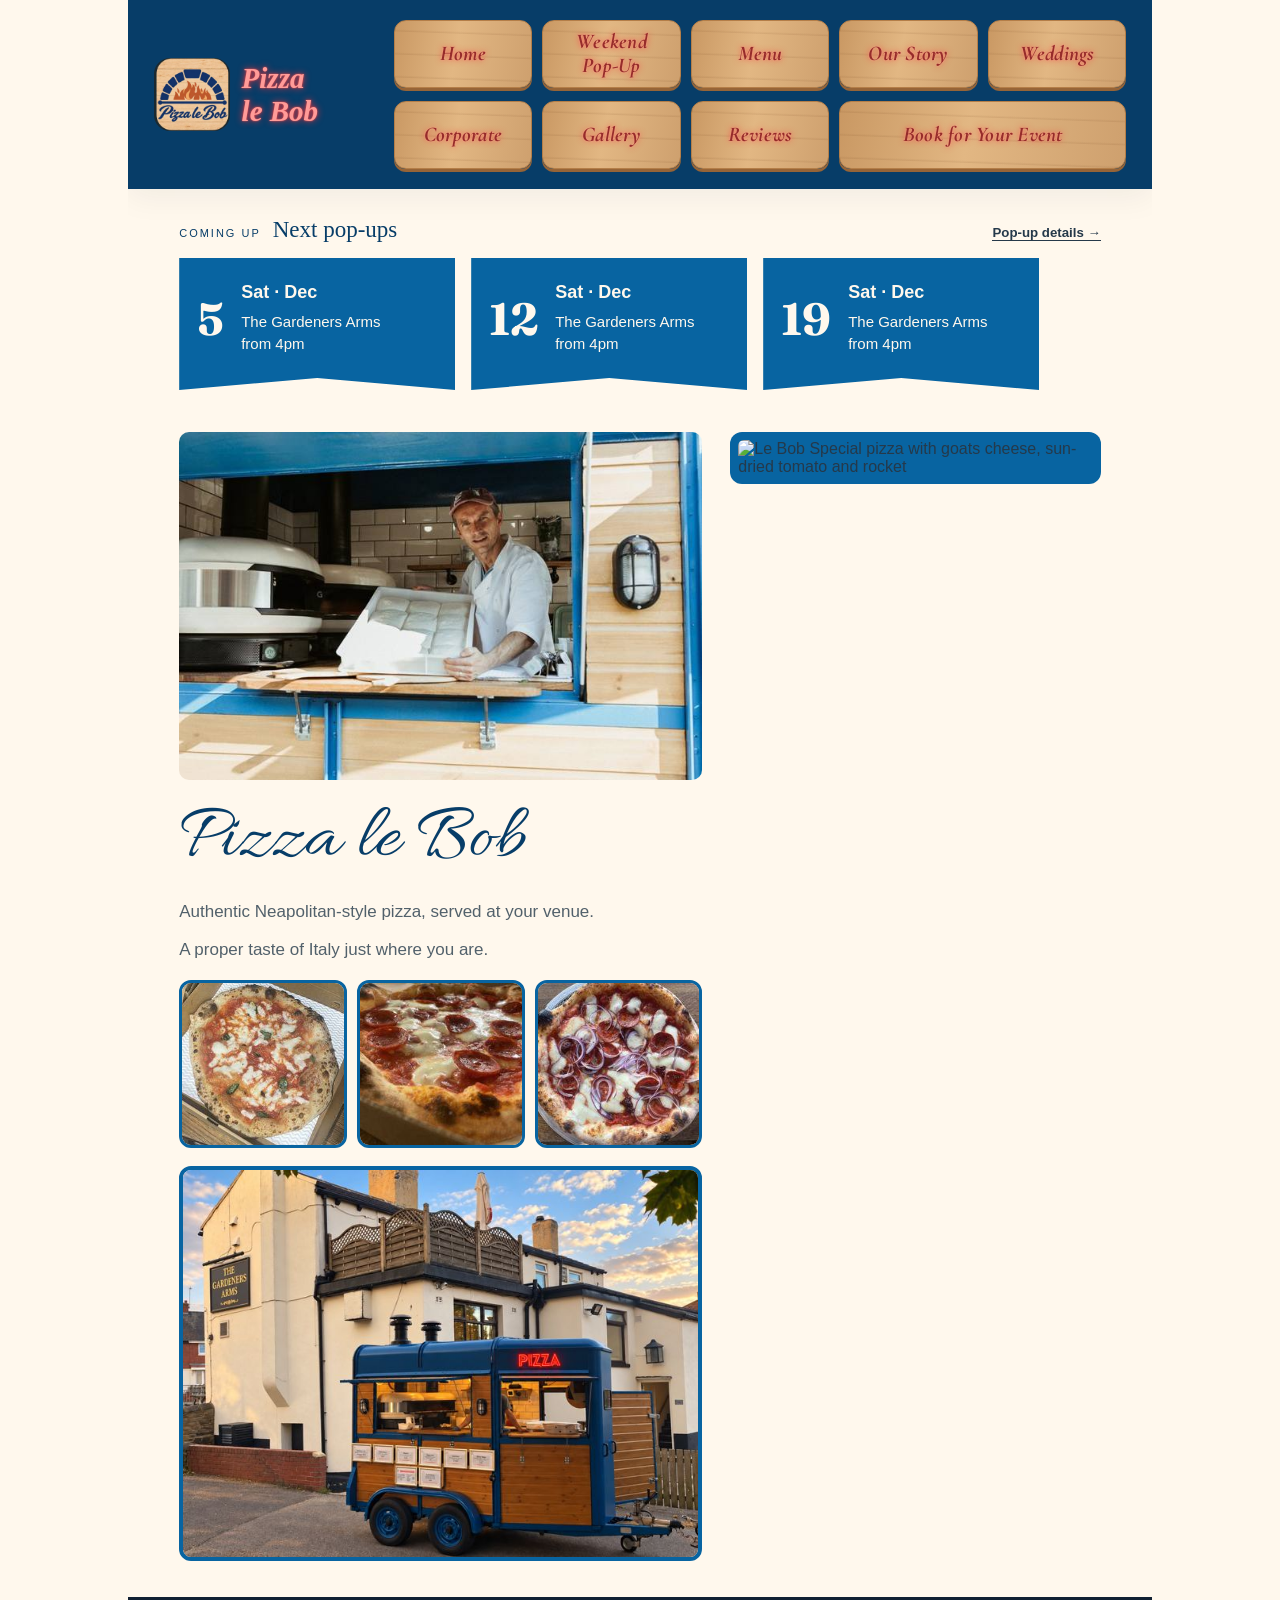
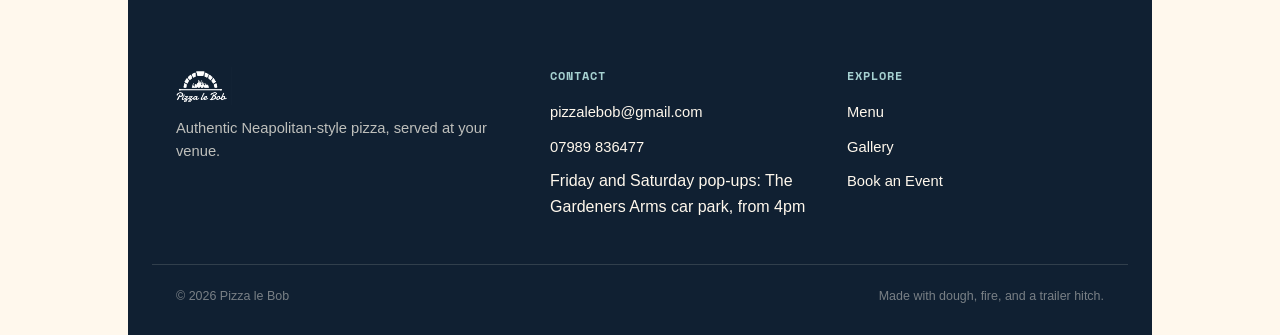
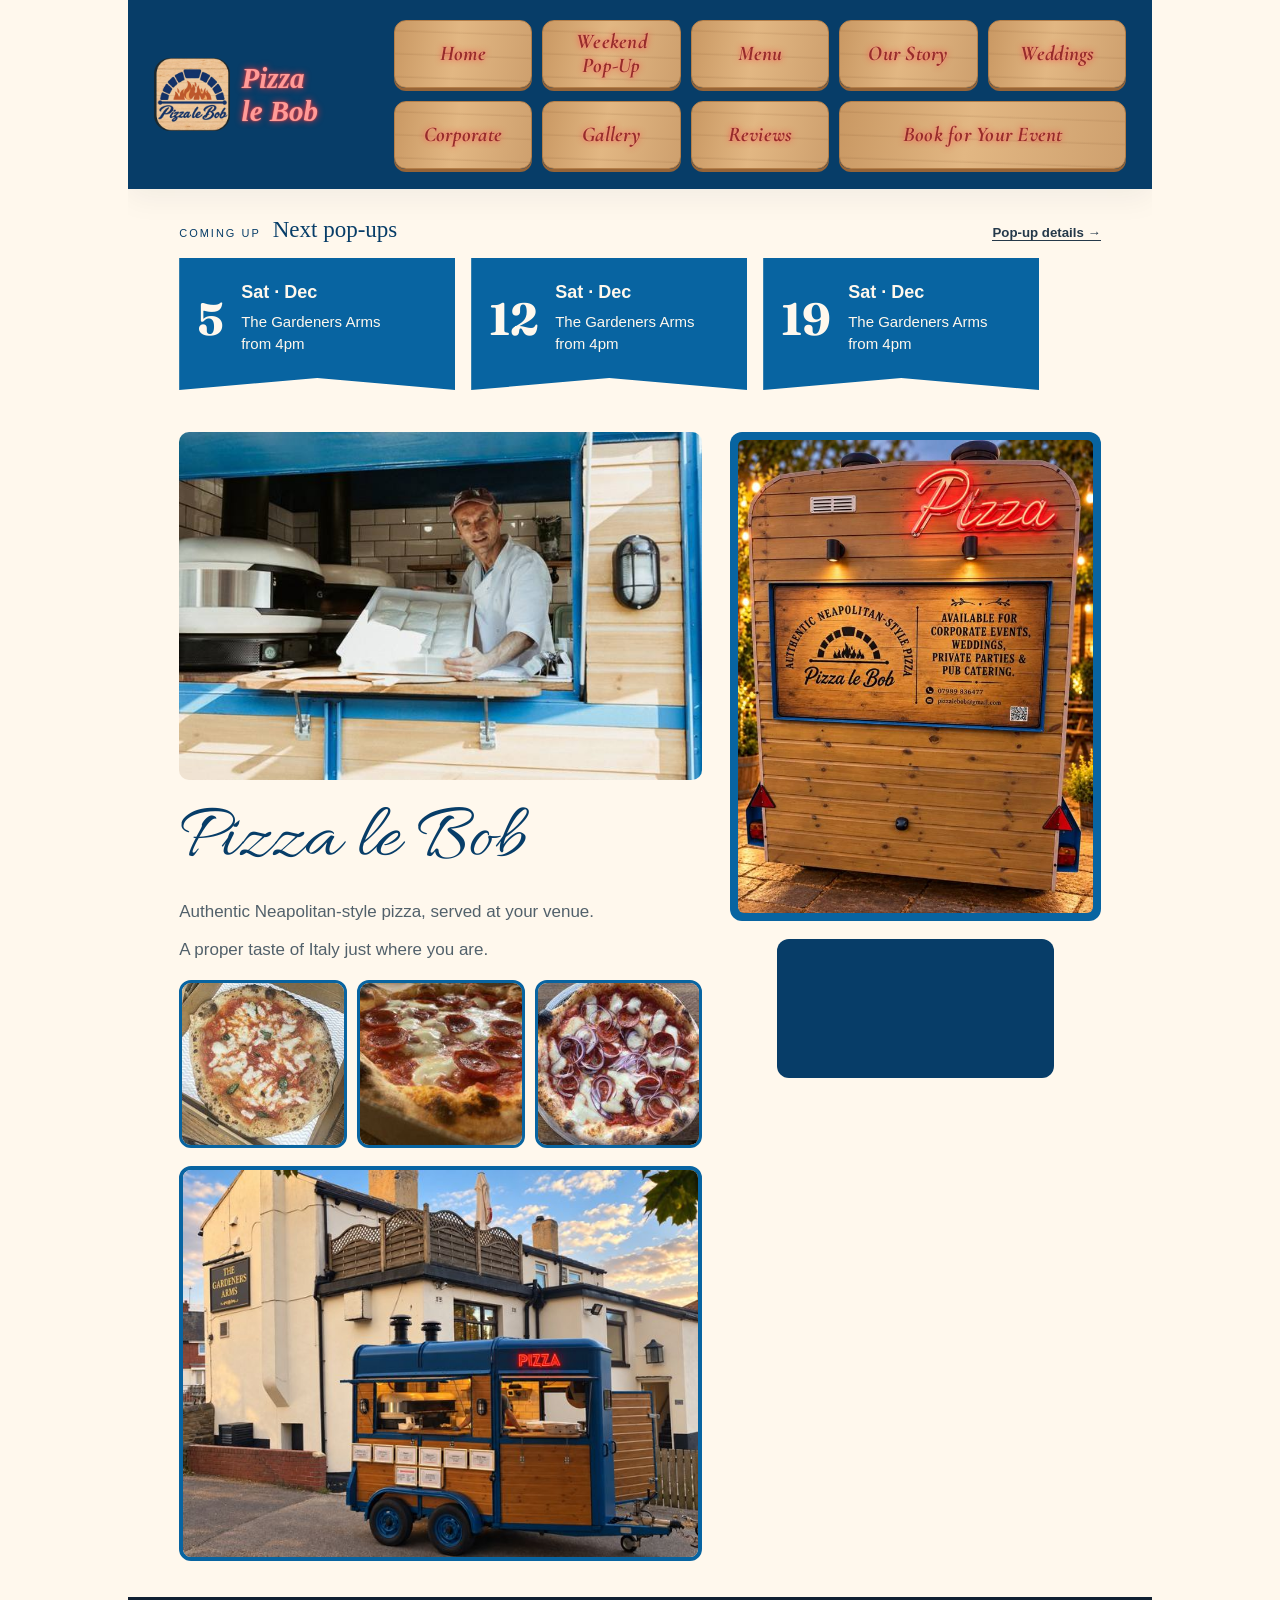
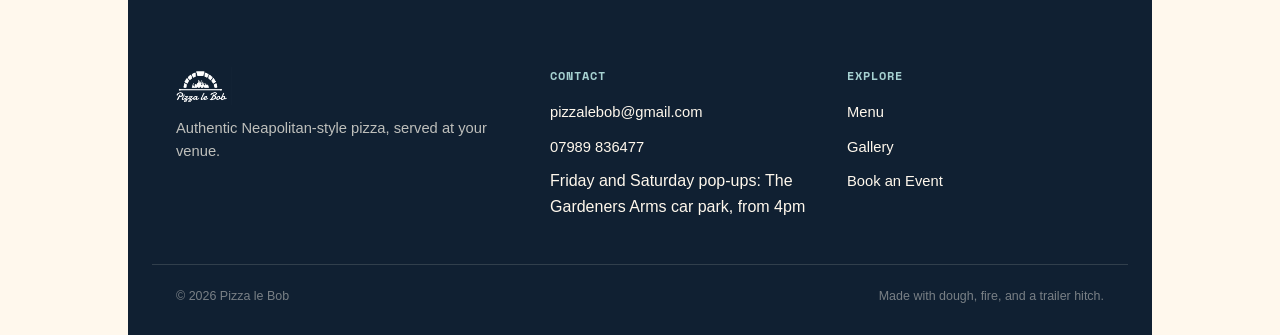
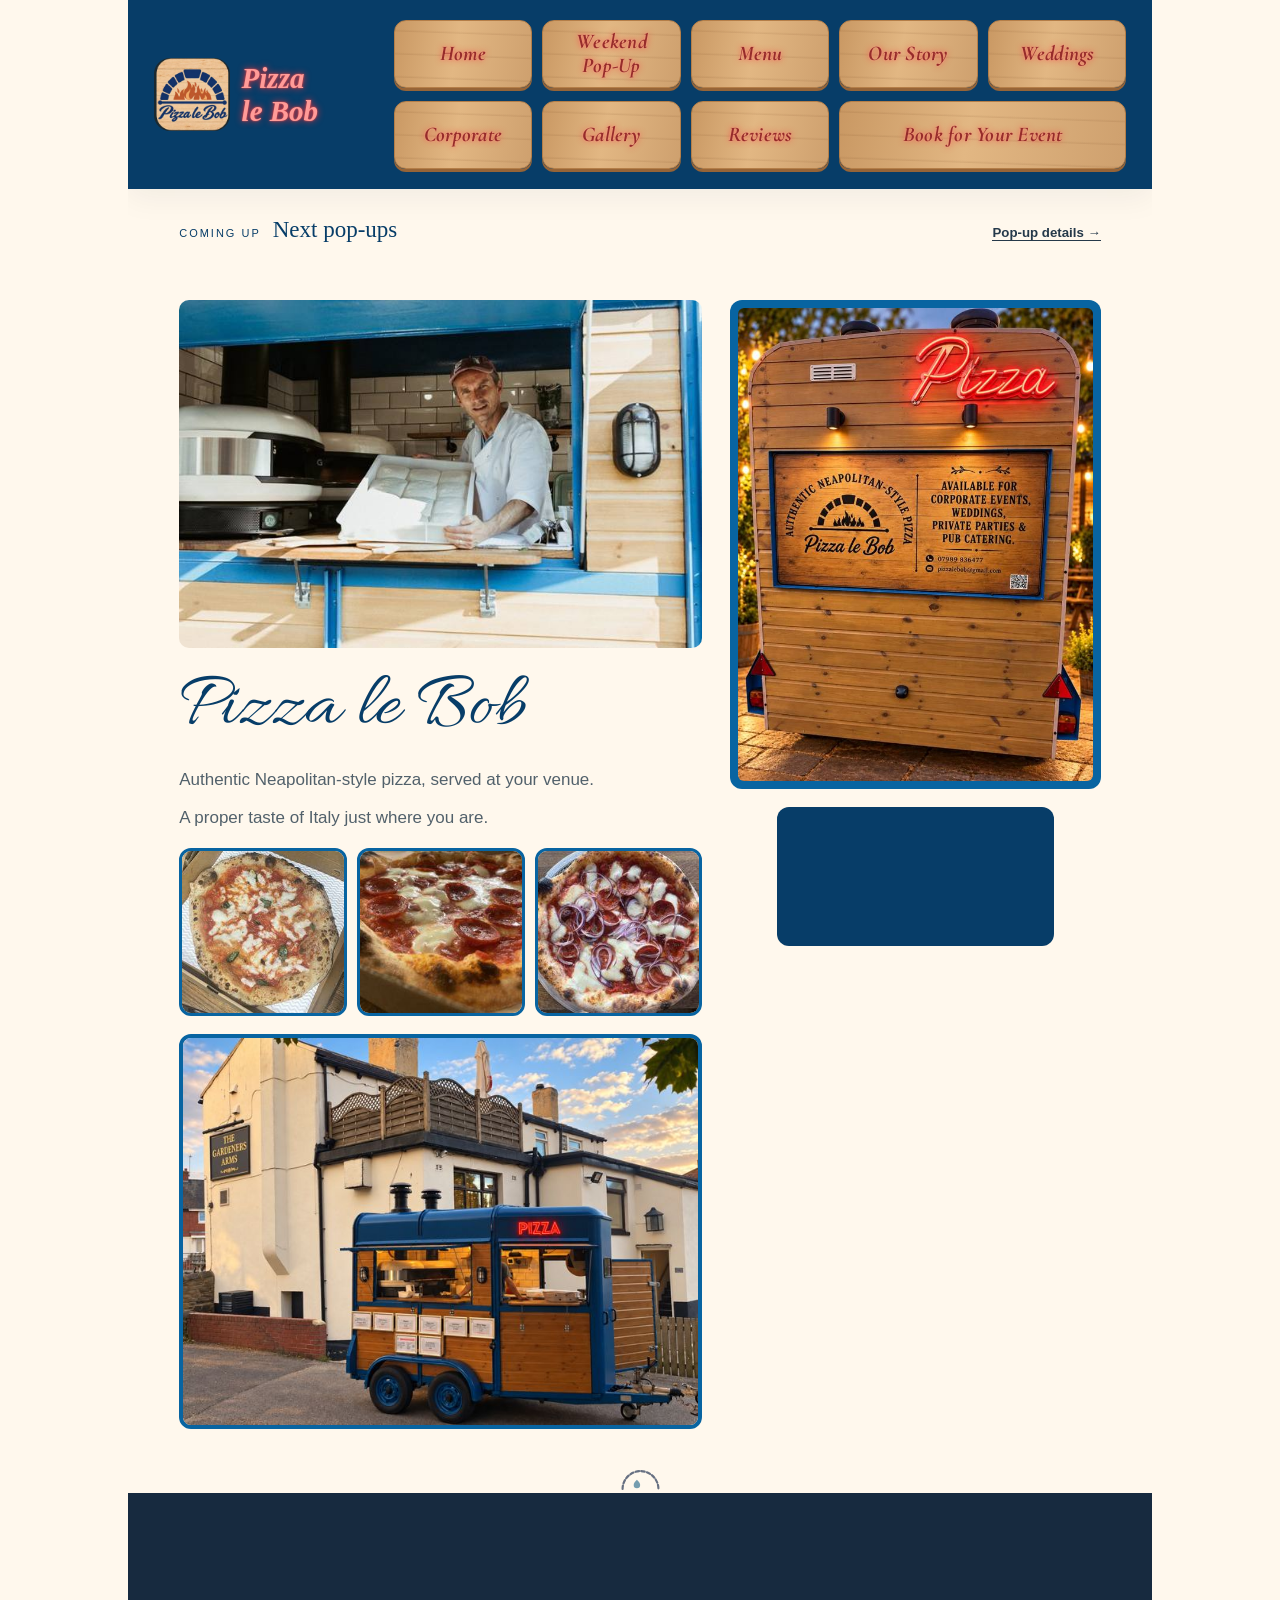
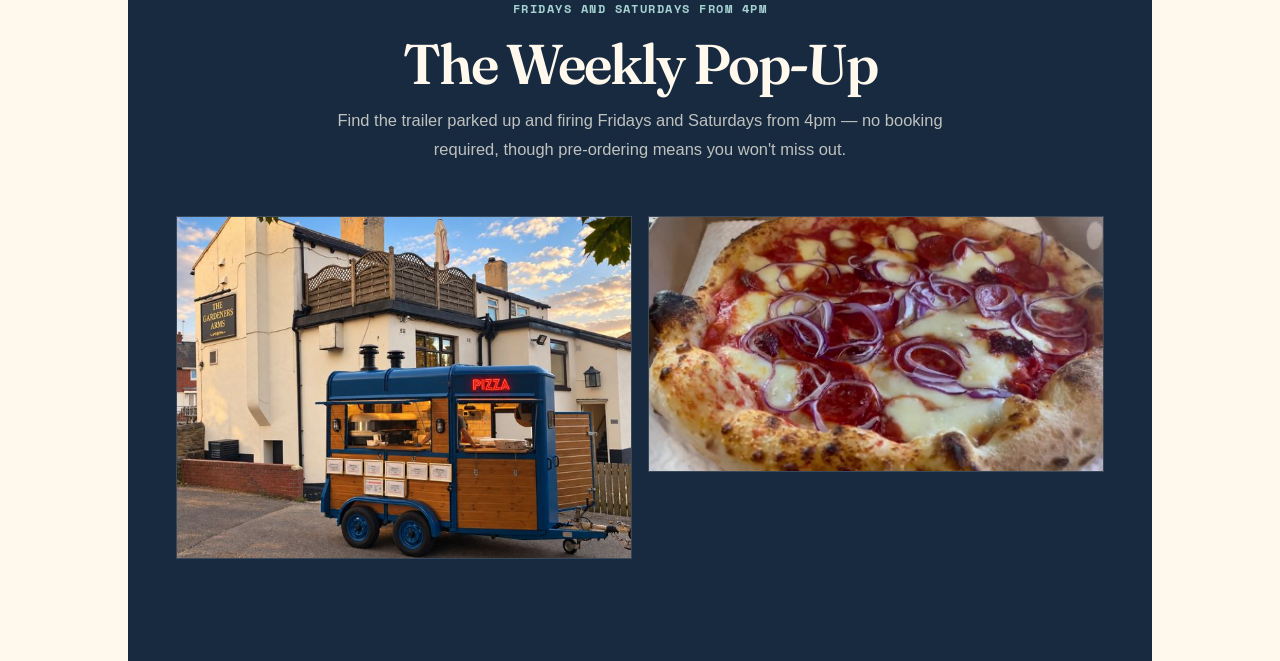
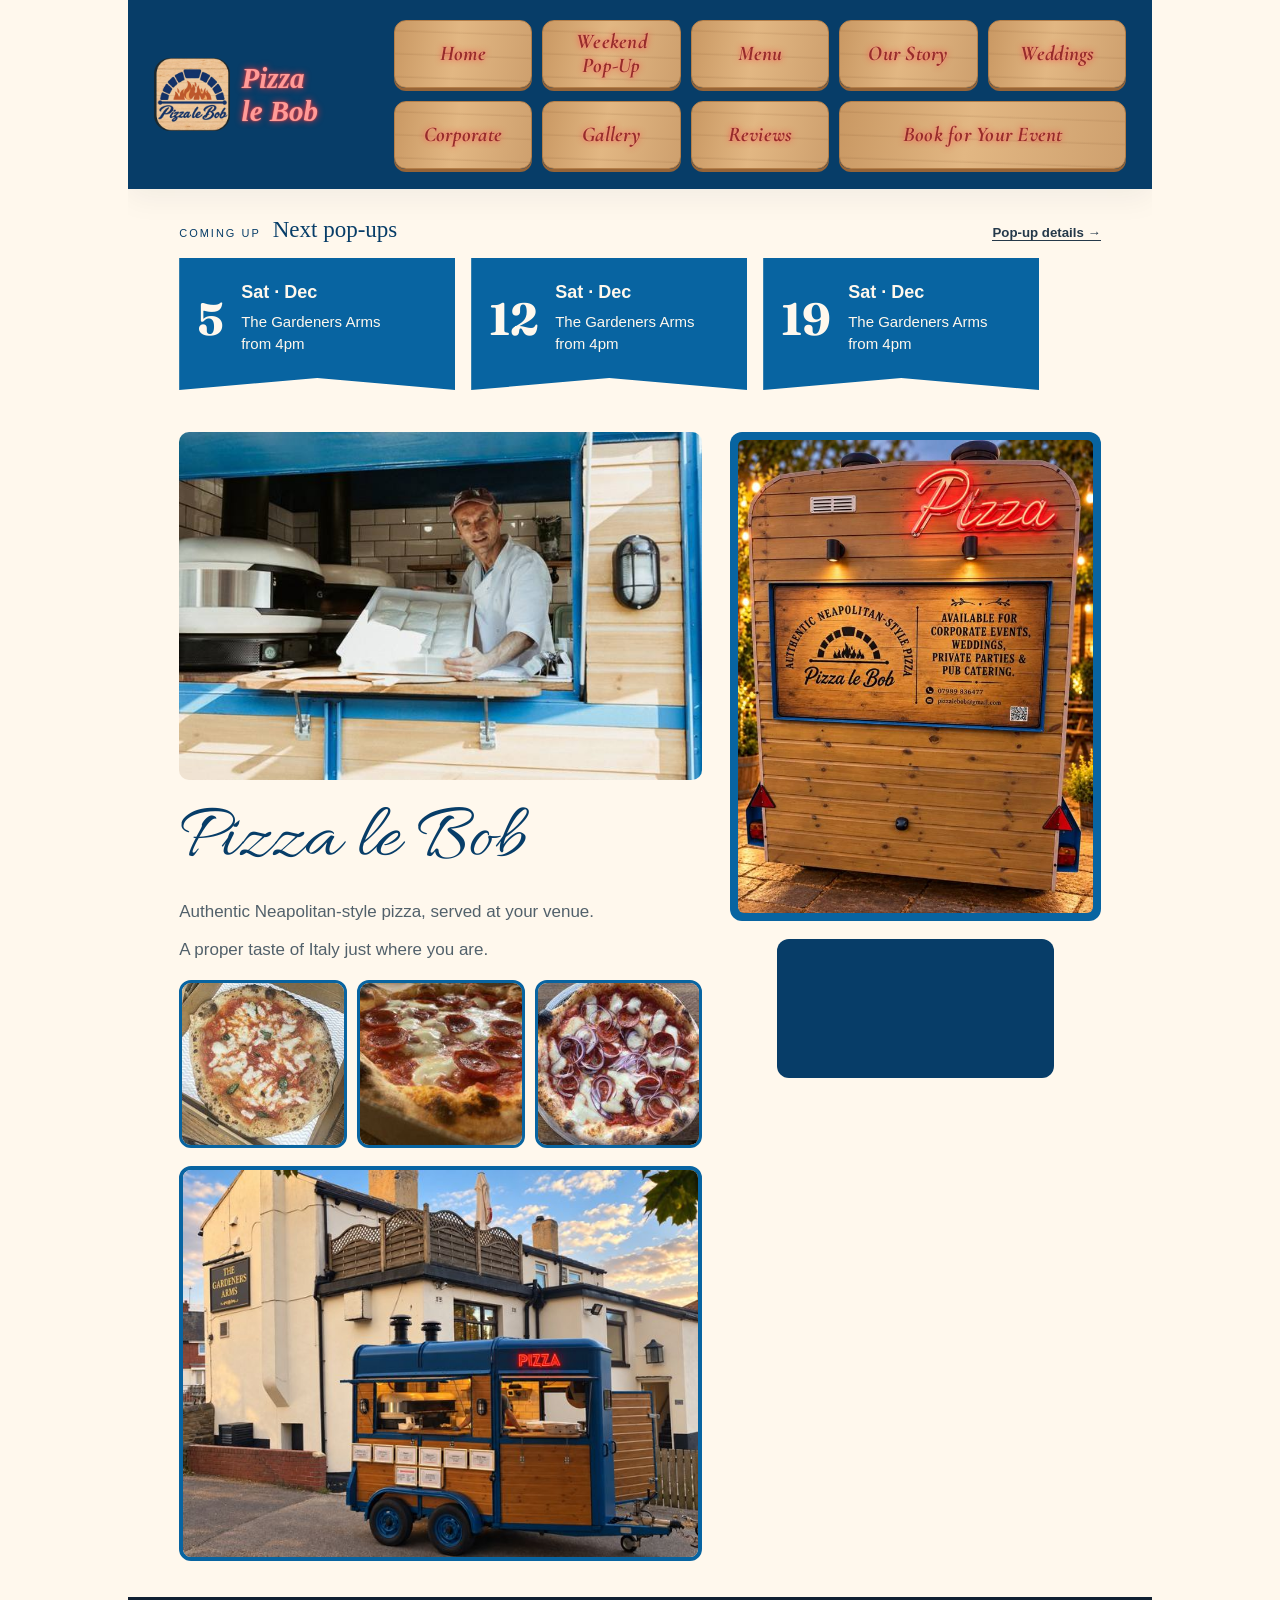
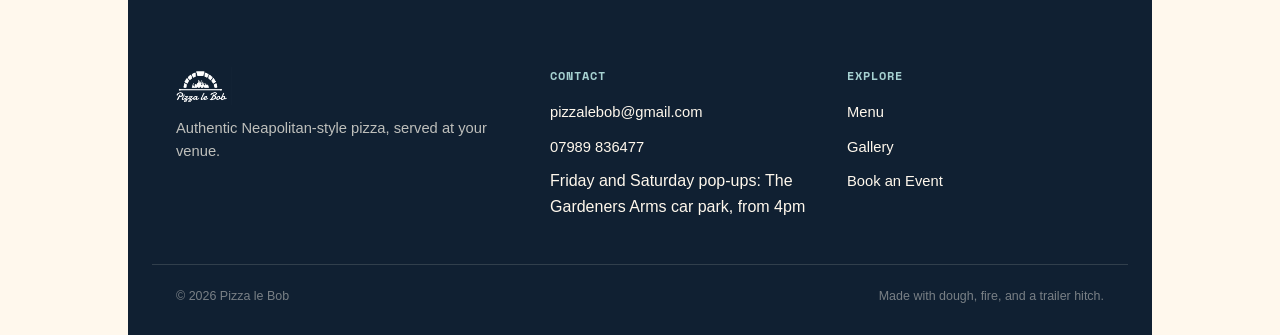
